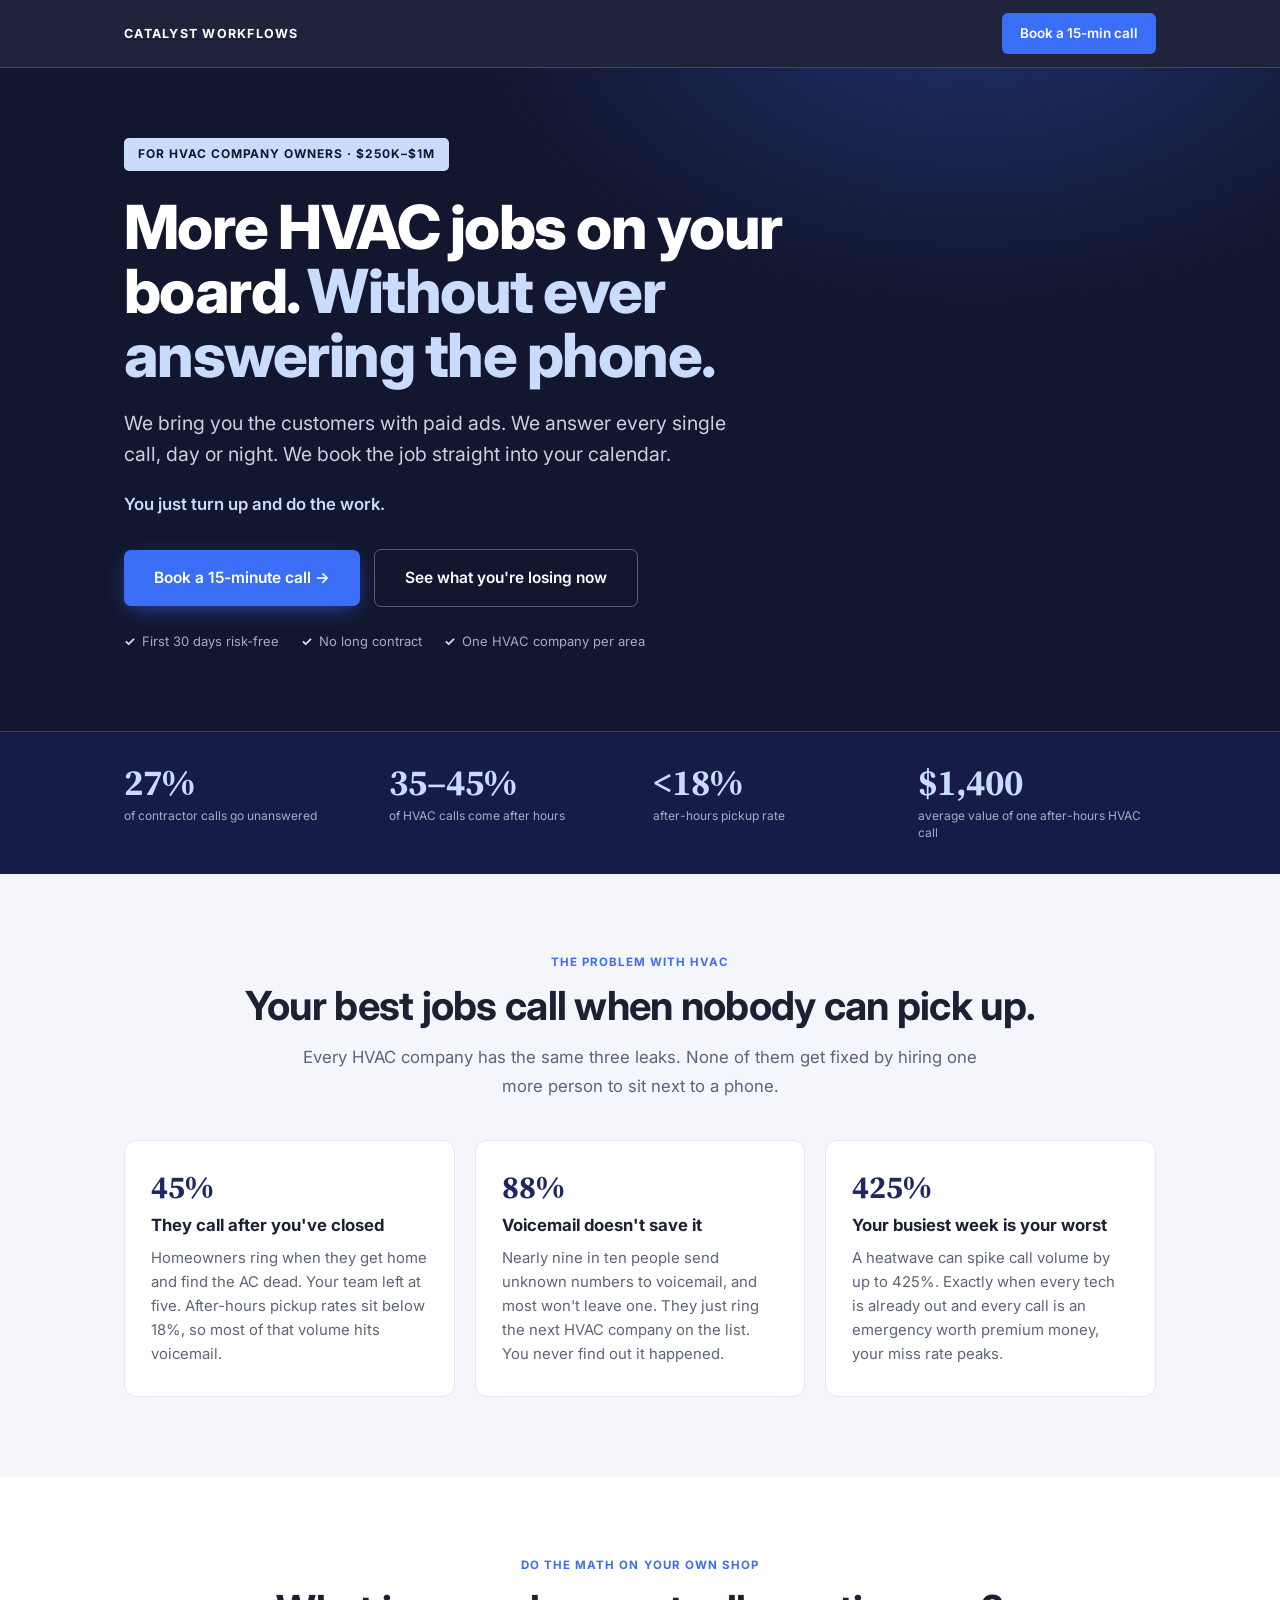
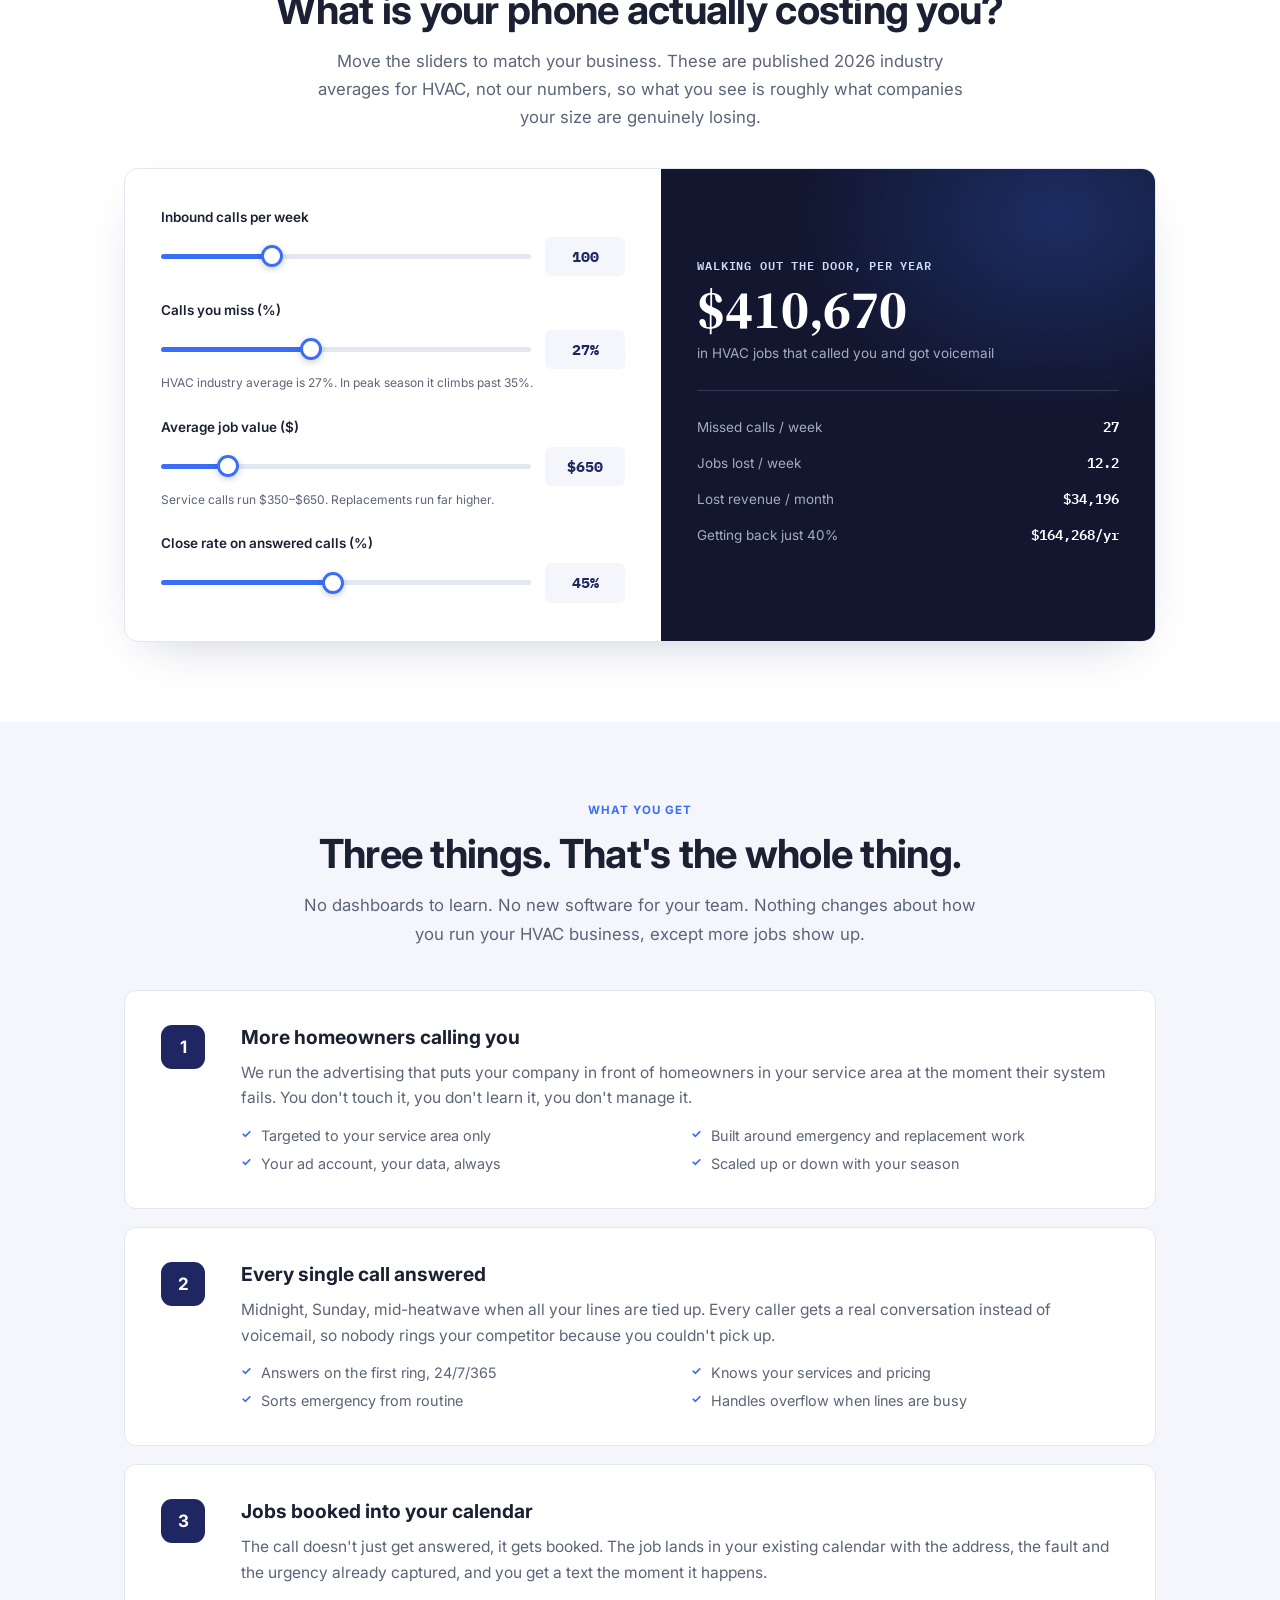
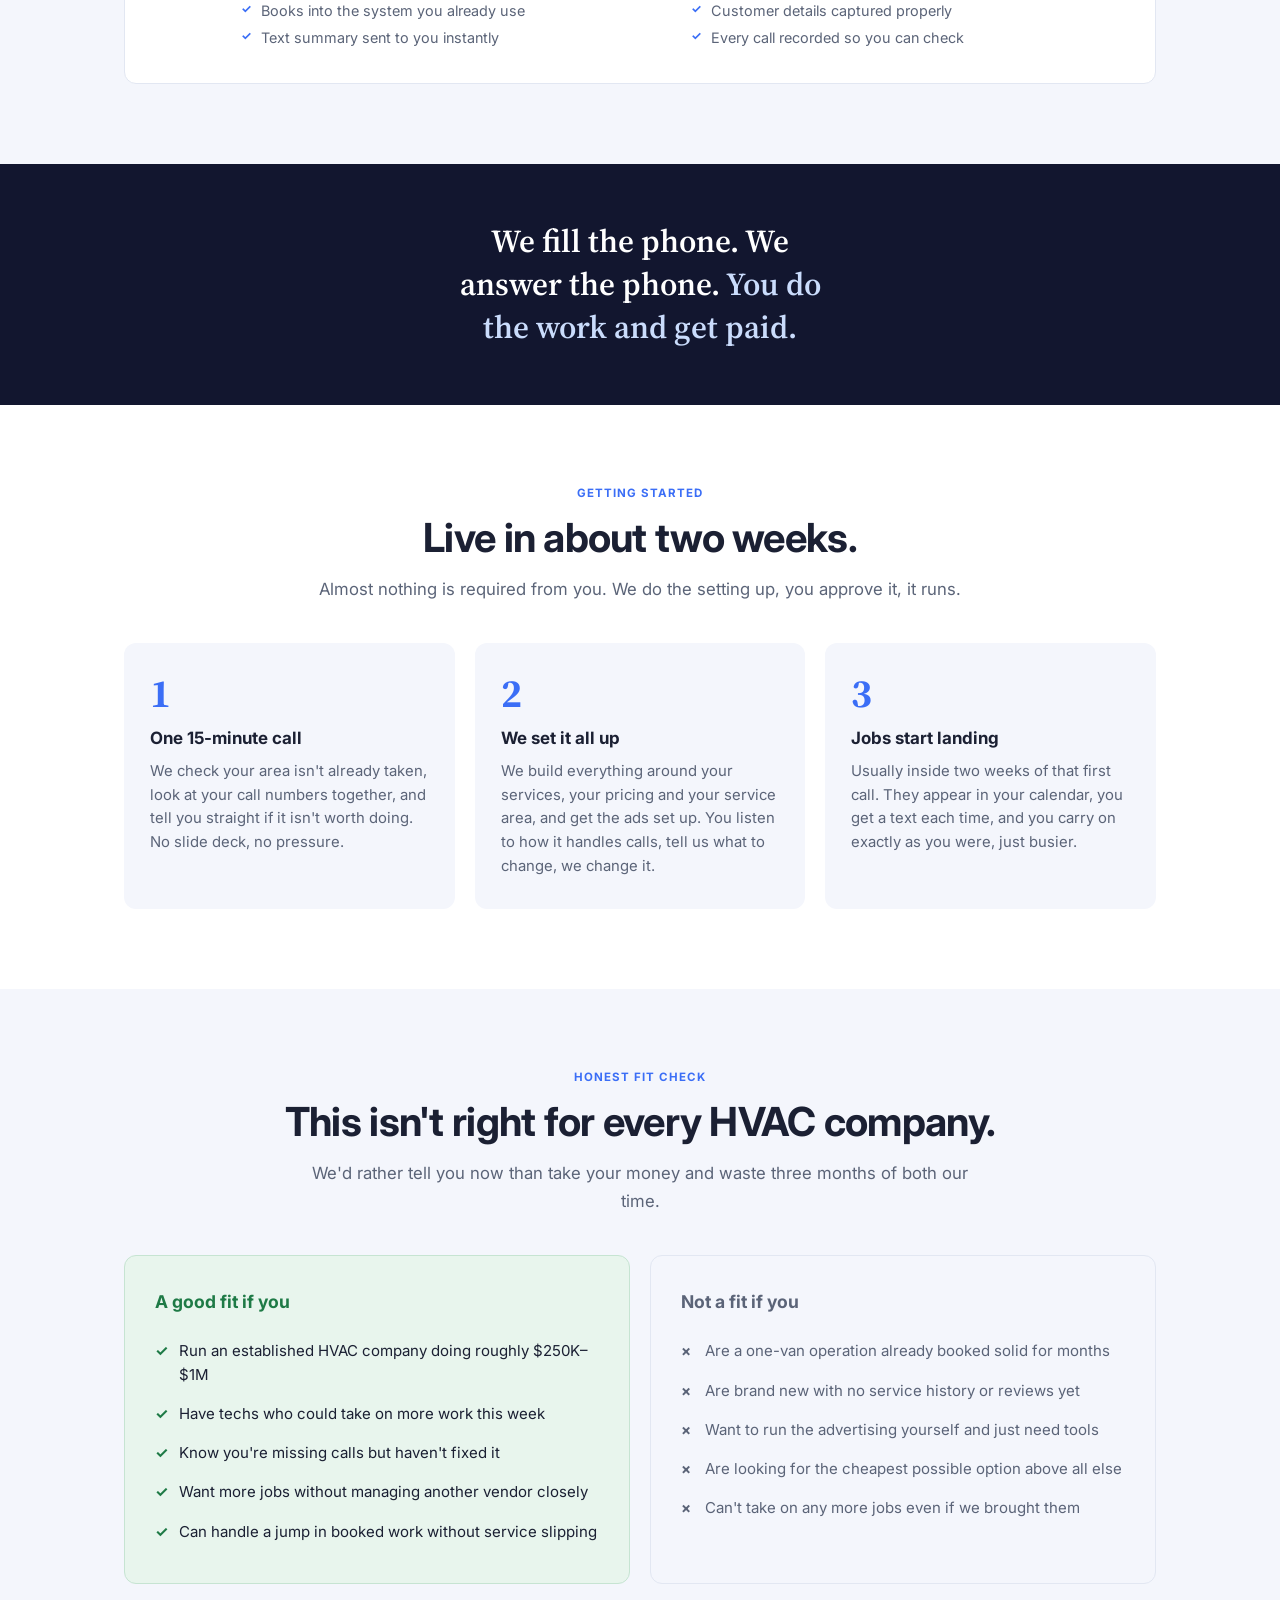
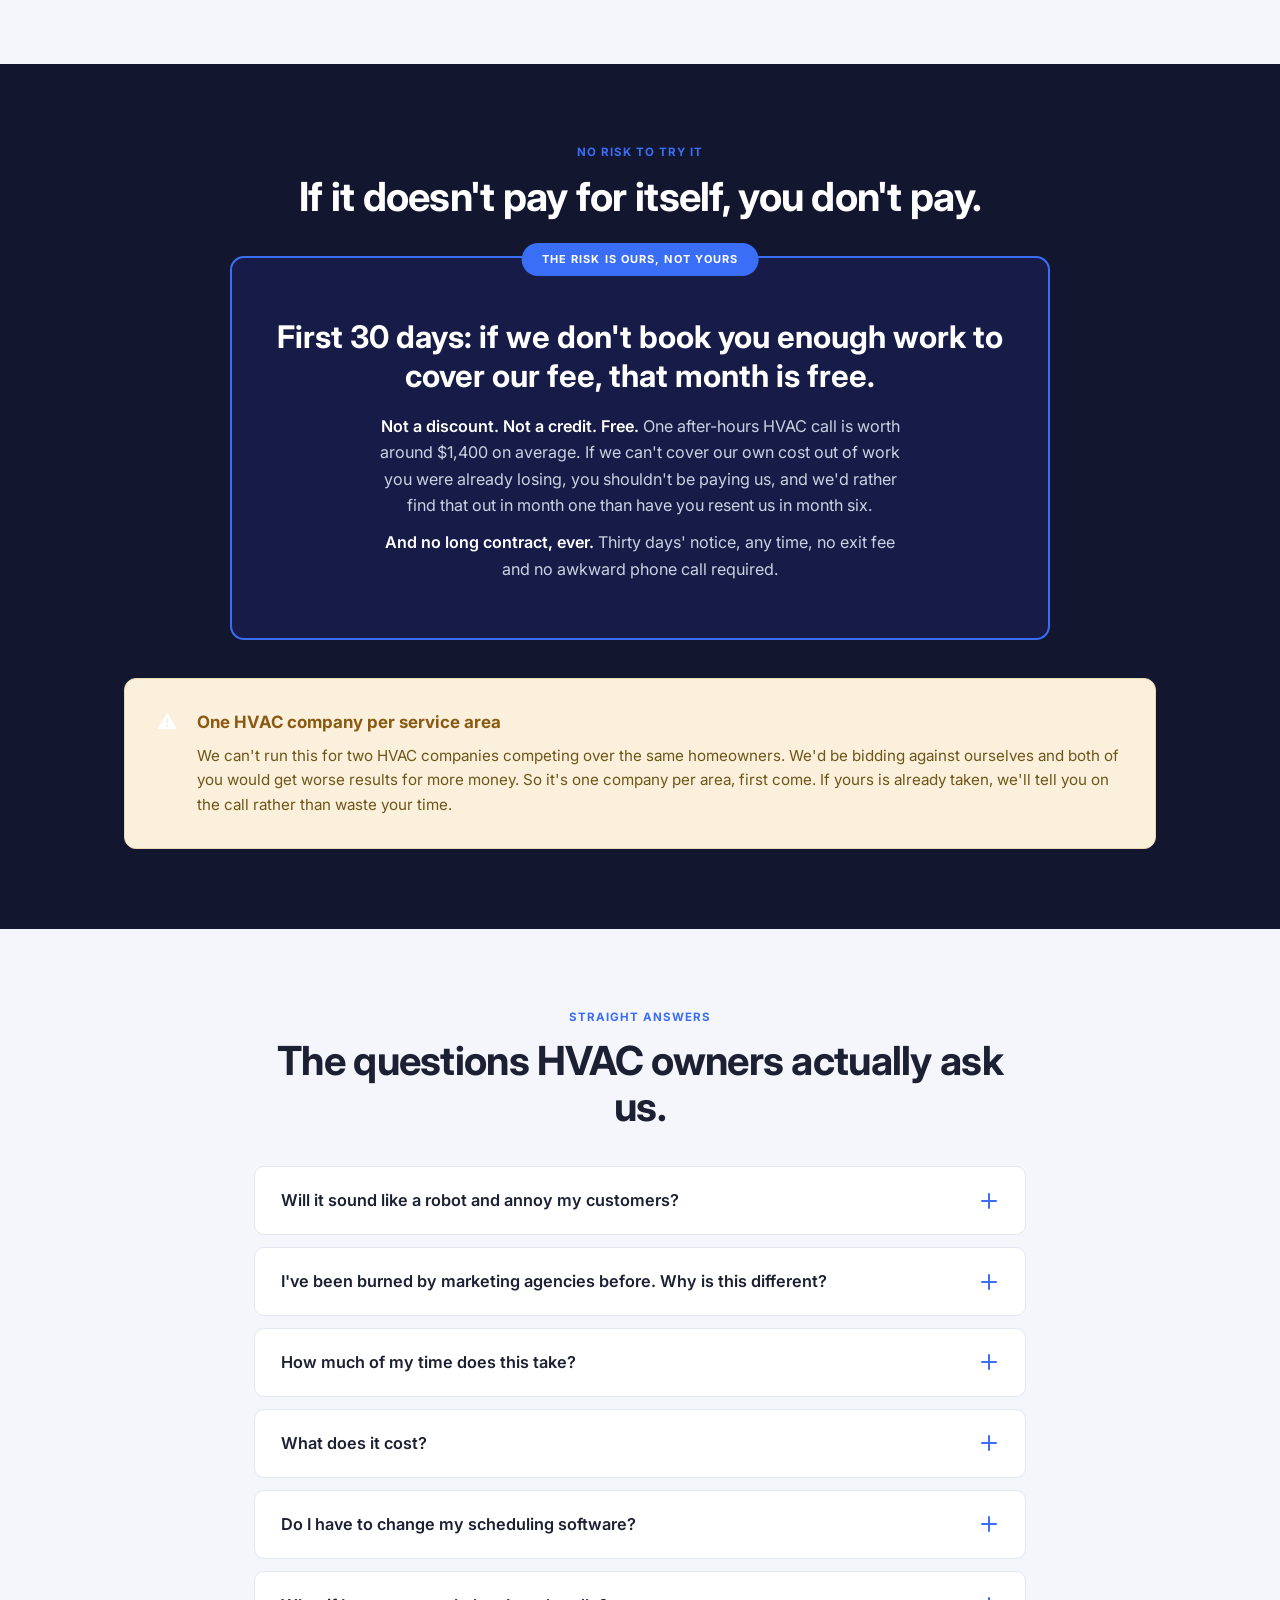
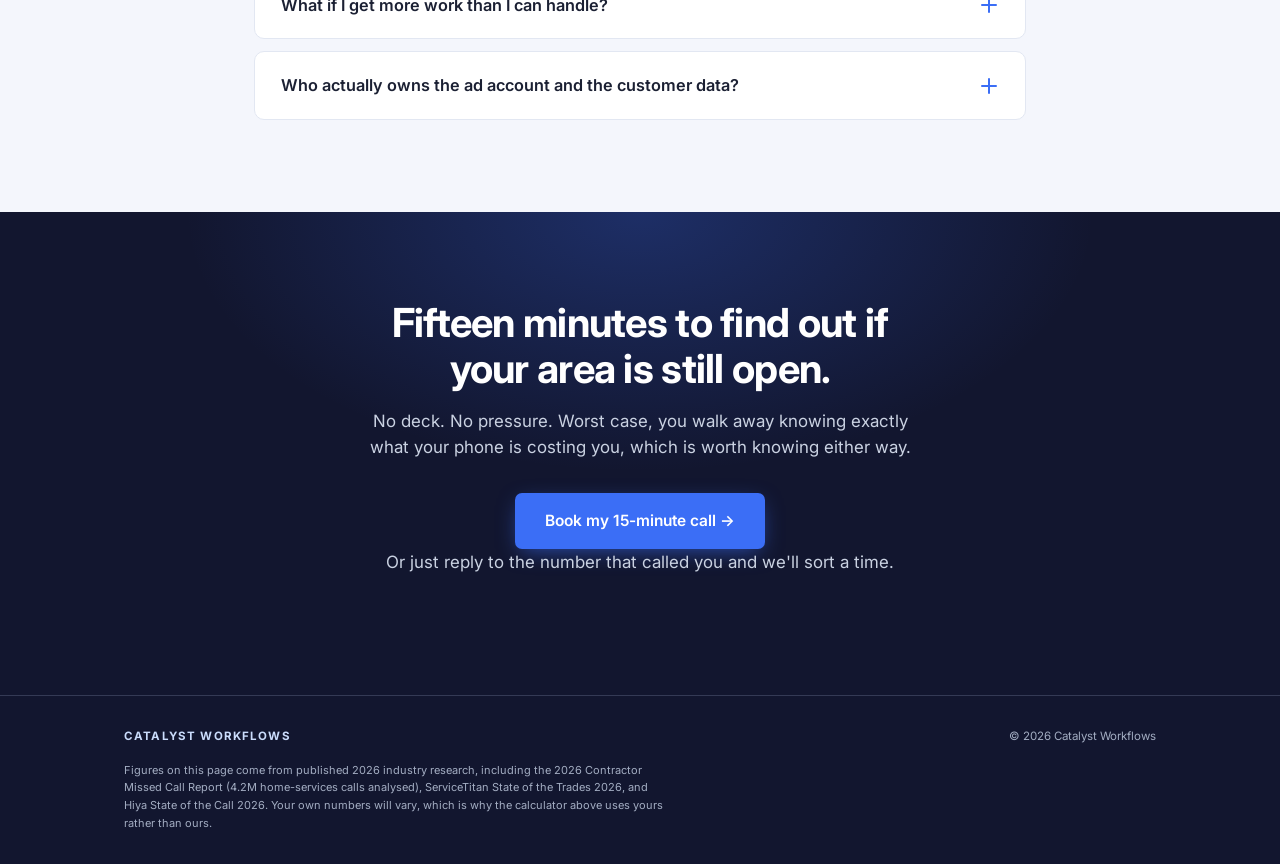
==== hvac/index.html @ 0cf01e31 "Publish the existing HVAC offer at /hvac without changing the main site Add Nikhal’s self-contained " ====
<!DOCTYPE html>
<html lang="en">
<head>
<meta charset="UTF-8">
<meta name="viewport" content="width=device-width, initial-scale=1.0">
<title>HVAC Lead Generation &amp; 24/7 Call Answering | Catalyst Workflows</title>
<meta name="description" content="For HVAC company owners doing $250K-$1M: we bring you the customers, answer every call day or night, and book the job into your calendar. First 30 days risk-free.">
<link rel="preconnect" href="https://fonts.googleapis.com">
<link rel="preconnect" href="https://fonts.gstatic.com" crossorigin>
<link href="https://fonts.googleapis.com/css2?family=Source+Serif+4:opsz,wght@8..60,400;8..60,600;8..60,700&family=Inter:wght@400;500;600;700;800&family=IBM+Plex+Mono:wght@400;500&display=swap" rel="stylesheet">
<style>
  :root{
    /* Catalyst brand */
    --navy:#1E2761; --navy-deep:#161C47; --navy-ink:#12162F;
    --blue:#3B6EF6; --blue-dark:#2555D8;
    --ice:#CADCFC; --cream:#F4F6FC;
    --white:#FFFFFF; --ink:#1B2033;
    --slate:#5B6478; --slate-light:#A3ADC2;
    --line:#E2E7F2; --line-dark:rgba(202,220,252,0.18);
    --amber:#8A5A12; --amber-bg:#FBF0DC; --amber-line:#EBD9B4;
    --green:#1E7A46; --green-bg:#E8F5ED;
  }
  *{margin:0;padding:0;box-sizing:border-box;}
  html{scroll-behavior:smooth;}
  body{background:var(--white);color:var(--ink);font-family:'Inter',sans-serif;line-height:1.55;-webkit-font-smoothing:antialiased;}
  .serif{font-family:'Source Serif 4',serif;}
  .mono{font-family:'IBM Plex Mono',monospace;letter-spacing:.03em;}
  .wrap{max-width:1080px;margin:0 auto;padding:0 24px;}
  .narrow{max-width:820px;margin:0 auto;}

  nav{position:sticky;top:0;z-index:100;background:rgba(18,22,47,.94);backdrop-filter:blur(10px);border-bottom:1px solid var(--line-dark);}
  .nav-in{max-width:1080px;margin:0 auto;padding:13px 24px;display:flex;align-items:center;justify-content:space-between;gap:16px;}
  .brand{display:flex;align-items:center;gap:9px;}
  .logo{height:26px;width:auto;display:block;}
  .brand-txt{font-size:12.5px;font-weight:700;letter-spacing:.1em;color:var(--white);}
  .nav-cta{background:var(--blue);color:var(--white);text-decoration:none;font-size:13.5px;font-weight:600;padding:10px 18px;border-radius:6px;white-space:nowrap;transition:background .2s;}
  .nav-cta:hover{background:var(--blue-dark);}

  /* HERO */
  .hero{background:var(--navy-ink);color:var(--white);padding:70px 0 80px;position:relative;overflow:hidden;}
  .hero::before{content:'';position:absolute;inset:0;background:radial-gradient(ellipse 820px 520px at 76% -12%,rgba(59,110,246,.30),transparent 62%);}
  .hero-in{position:relative;}
  .forwho{display:inline-flex;align-items:center;gap:8px;font-size:12px;font-weight:700;letter-spacing:.08em;color:var(--navy-ink);background:var(--ice);border-radius:5px;padding:7px 14px;margin-bottom:24px;}
  .hero h1{font-size:clamp(2.1rem,5.6vw,3.8rem);font-weight:800;line-height:1.06;letter-spacing:-.025em;max-width:17ch;margin-bottom:20px;}
  .hero h1 em{color:var(--ice);font-style:normal;}
  .hero-sub{font-size:clamp(1.02rem,2vw,1.22rem);color:#CAD2E2;max-width:52ch;margin-bottom:20px;line-height:1.62;}
  .hero-line{font-size:1.05rem;color:var(--ice);font-weight:600;margin-bottom:32px;}
  .hero-ctas{display:flex;gap:14px;flex-wrap:wrap;align-items:center;}
  .btn{display:inline-flex;align-items:center;justify-content:center;gap:9px;text-decoration:none;font-size:15.5px;font-weight:600;padding:16px 30px;border-radius:7px;transition:all .22s;border:none;cursor:pointer;}
  .btn-primary{background:var(--blue);color:var(--white);box-shadow:0 6px 22px -6px rgba(59,110,246,.7);}
  .btn-primary:hover{background:var(--blue-dark);transform:translateY(-1px);}
  .btn-ghost{background:transparent;color:var(--white);border:1px solid rgba(255,255,255,.3);}
  .btn-ghost:hover{border-color:var(--ice);color:var(--ice);}
  .trustrow{display:flex;gap:22px;flex-wrap:wrap;margin-top:24px;}
  .trustrow div{font-size:13px;color:#A3ADC2;display:flex;align-items:center;gap:7px;}
  .tick{color:var(--ice);font-weight:700;}

  .statbar{background:var(--navy-deep);border-top:1px solid var(--line-dark);padding:32px 0;}
  .stats{display:grid;grid-template-columns:repeat(4,1fr);gap:26px;}
  .stat-n{font-family:'Source Serif 4',serif;font-size:clamp(1.6rem,3.4vw,2.3rem);font-weight:700;color:var(--ice);line-height:1;}
  .stat-l{font-size:12px;color:#A3ADC2;margin-top:7px;line-height:1.4;}

  section{padding:80px 0;}
  .lbl{font-size:11.5px;font-weight:700;letter-spacing:.09em;color:var(--blue);margin-bottom:12px;display:block;}
  h2{font-size:clamp(1.7rem,3.8vw,2.5rem);font-weight:700;letter-spacing:-.018em;line-height:1.15;margin-bottom:14px;}
  .lead{font-size:1.05rem;color:var(--slate);max-width:62ch;line-height:1.68;}
  .center{text-align:center;}
  .center .lead{margin:0 auto;}

  /* PROBLEM */
  .prob-sec{background:var(--cream);}
  .pgrid{display:grid;grid-template-columns:repeat(3,1fr);gap:20px;margin-top:40px;}
  .pcard{background:var(--white);border:1px solid var(--line);border-radius:12px;padding:30px 26px;}
  .pcard .pn{font-family:'Source Serif 4',serif;font-size:2rem;font-weight:700;color:var(--navy);line-height:1;margin-bottom:12px;}
  .pcard h3{font-size:1.05rem;font-weight:700;margin-bottom:9px;line-height:1.3;}
  .pcard p{font-size:.93rem;color:var(--slate);line-height:1.62;}

  /* CALC */
  .calc{background:var(--white);border:1px solid var(--line);border-radius:14px;box-shadow:0 18px 50px -26px rgba(30,39,97,.3);overflow:hidden;margin-top:36px;display:grid;grid-template-columns:1fr .92fr;}
  .calc-inputs{padding:38px 36px;}
  .calc-out{background:var(--navy-ink);color:var(--white);padding:38px 36px;display:flex;flex-direction:column;justify-content:center;position:relative;overflow:hidden;}
  .calc-out::before{content:'';position:absolute;inset:0;background:radial-gradient(ellipse 400px 300px at 80% 10%,rgba(59,110,246,.26),transparent 65%);}
  .calc-out>*{position:relative;}
  .field{margin-bottom:24px;}
  .field:last-child{margin-bottom:0;}
  .field label{display:block;font-size:13.5px;font-weight:600;margin-bottom:9px;}
  .field .hint{font-size:12px;color:var(--slate);font-weight:400;margin-top:5px;}
  .rowline{display:flex;align-items:center;gap:14px;}
  input[type=range]{flex:1;-webkit-appearance:none;appearance:none;height:5px;border-radius:4px;background:linear-gradient(90deg,var(--blue) var(--pct,40%),var(--line) var(--pct,40%));outline:none;}
  input[type=range]::-webkit-slider-thumb{-webkit-appearance:none;width:22px;height:22px;border-radius:50%;background:var(--white);border:3px solid var(--blue);cursor:pointer;box-shadow:0 2px 7px rgba(0,0,0,.2);}
  input[type=range]::-moz-range-thumb{width:22px;height:22px;border-radius:50%;background:var(--white);border:3px solid var(--blue);cursor:pointer;}
  .val{min-width:80px;text-align:center;font-weight:700;font-size:15px;color:var(--navy);background:var(--cream);border-radius:6px;padding:8px 10px;font-family:'IBM Plex Mono',monospace;}
  .out-lbl{font-size:11.5px;color:var(--ice);font-weight:600;letter-spacing:.07em;margin-bottom:8px;}
  .out-big{font-family:'Source Serif 4',serif;font-size:clamp(2.4rem,6vw,3.4rem);font-weight:700;line-height:1;margin-bottom:6px;}
  .out-sub{font-size:13.5px;color:#A3ADC2;margin-bottom:26px;}
  .out-rows{border-top:1px solid var(--line-dark);padding-top:18px;}
  .out-row{display:flex;justify-content:space-between;align-items:baseline;padding:7px 0;font-size:13.5px;}
  .out-row span:first-child{color:#A3ADC2;}
  .out-row span:last-child{font-weight:600;font-family:'IBM Plex Mono',monospace;}

  /* WHAT YOU GET */
  .get{display:flex;flex-direction:column;gap:18px;margin-top:42px;}
  .gcard{background:var(--white);border:1px solid var(--line);border-radius:12px;padding:34px 36px;display:grid;grid-template-columns:54px 1fr;gap:26px;align-items:start;transition:border-color .25s,box-shadow .25s;}
  .gcard:hover{border-color:var(--blue);box-shadow:0 14px 34px -22px rgba(30,39,97,.35);}
  .gnum{width:44px;height:44px;border-radius:11px;background:var(--navy);color:var(--white);display:flex;align-items:center;justify-content:center;font-size:17px;font-weight:700;}
  .gcard h3{font-size:1.2rem;font-weight:700;margin-bottom:10px;line-height:1.3;}
  .gcard>div>p{font-size:.97rem;color:var(--slate);line-height:1.65;margin-bottom:14px;}
  .gbul{list-style:none;display:grid;grid-template-columns:1fr 1fr;gap:6px 22px;}
  .gbul li{font-size:.9rem;color:var(--slate);padding-left:20px;position:relative;line-height:1.5;}
  .gbul li::before{content:'✓';position:absolute;left:0;color:var(--blue);font-weight:700;font-size:12px;}

  .bigline{background:var(--navy-ink);color:var(--white);padding:56px 0;text-align:center;}
  .bigline p{font-family:'Source Serif 4',serif;font-size:clamp(1.3rem,3.4vw,2rem);font-weight:600;line-height:1.35;max-width:24ch;margin:0 auto;}
  .bigline p em{color:var(--ice);font-style:normal;}

  /* STEPS */
  .steps{display:grid;grid-template-columns:repeat(3,1fr);gap:20px;margin-top:40px;}
  .step{padding:30px 26px;background:var(--cream);border-radius:12px;}
  .sn{font-family:'Source Serif 4',serif;font-size:2.5rem;font-weight:700;color:var(--blue);line-height:1;margin-bottom:12px;}
  .step h4{font-size:1.06rem;font-weight:700;margin-bottom:8px;}
  .step p{font-size:.93rem;color:var(--slate);line-height:1.6;}

  /* FIT */
  .fit{display:grid;grid-template-columns:1fr 1fr;gap:20px;margin-top:40px;}
  .fitcard{border-radius:12px;padding:32px 30px;border:1px solid var(--line);}
  .fit-yes{background:var(--green-bg);border-color:#C6E4D2;}
  .fit-no{background:var(--cream);}
  .fitcard h3{font-size:1.1rem;font-weight:700;margin-bottom:16px;display:flex;align-items:center;gap:9px;}
  .fit-yes h3{color:var(--green);}
  .fit-no h3{color:var(--slate);}
  .fitcard ul{list-style:none;}
  .fitcard li{font-size:.94rem;line-height:1.55;padding:8px 0 8px 24px;position:relative;color:var(--ink);}
  .fit-yes li::before{content:'✓';position:absolute;left:0;color:var(--green);font-weight:700;}
  .fit-no li::before{content:'×';position:absolute;left:0;color:var(--slate);font-weight:700;font-size:15px;}
  .fit-no li{color:var(--slate);}

  /* GUARANTEE */
  .guar-sec{background:var(--navy-ink);color:var(--white);}
  .guar-sec h2{color:var(--white);}
  .guar-sec .lead{color:#CAD2E2;}
  .guar{background:var(--navy-deep);border:2px solid var(--blue);border-radius:14px;padding:46px 44px;text-align:center;max-width:820px;margin:36px auto 0;position:relative;}
  .guar-badge{position:absolute;top:-15px;left:50%;transform:translateX(-50%);background:var(--blue);color:var(--white);font-size:11px;font-weight:700;letter-spacing:.1em;padding:8px 20px;border-radius:100px;white-space:nowrap;}
  .guar h3{font-size:clamp(1.32rem,3.2vw,1.95rem);font-weight:700;margin:14px 0 16px;line-height:1.26;color:var(--white);}
  .guar p{font-size:1.01rem;color:#CAD2E2;max-width:54ch;margin:0 auto 10px;line-height:1.65;}
  .guar .strong{color:var(--white);font-weight:600;}

  .fomo{background:var(--amber-bg);border:1px solid var(--amber-line);border-radius:12px;padding:30px 32px;margin-top:38px;display:flex;gap:20px;align-items:flex-start;}
  .fomo-icon{font-size:20px;flex-shrink:0;line-height:1.3;}
  .fomo h4{font-size:1.06rem;font-weight:700;color:var(--amber);margin-bottom:8px;}
  .fomo p{font-size:.95rem;color:#6E5518;line-height:1.62;}

  /* FAQ */
  .faq-sec{background:var(--cream);}
  .faqs{margin-top:36px;}
  .faq{background:var(--white);border:1px solid var(--line);border-radius:10px;margin-bottom:12px;overflow:hidden;}
  .faq-q{width:100%;text-align:left;background:none;border:none;padding:22px 26px;font-size:1.02rem;font-weight:600;color:var(--ink);cursor:pointer;display:flex;justify-content:space-between;align-items:center;gap:16px;font-family:'Inter',sans-serif;line-height:1.4;}
  .faq-q:hover{color:var(--blue);}
  .faq-icon{flex-shrink:0;width:20px;height:20px;position:relative;transition:transform .25s;}
  .faq-icon::before,.faq-icon::after{content:'';position:absolute;background:var(--blue);border-radius:2px;}
  .faq-icon::before{top:9px;left:2px;width:16px;height:2px;}
  .faq-icon::after{top:2px;left:9px;width:2px;height:16px;transition:opacity .25s;}
  .faq.open .faq-icon::after{opacity:0;}
  .faq-a{max-height:0;overflow:hidden;transition:max-height .3s ease;}
  .faq-a div{padding:0 26px 24px;font-size:.96rem;color:var(--slate);line-height:1.68;}

  /* FINAL */
  .final{background:var(--navy-ink);color:var(--white);text-align:center;padding:88px 0;position:relative;overflow:hidden;}
  .final::before{content:'';position:absolute;inset:0;background:radial-gradient(ellipse 700px 400px at 50% 0%,rgba(59,110,246,.28),transparent 65%);}
  .final>*{position:relative;}
  .final h2{color:var(--white);max-width:20ch;margin:0 auto 16px;}
  .final p{color:#CAD2E2;max-width:52ch;margin:0 auto 32px;font-size:1.06rem;}
  .final-note{font-size:13.5px;color:var(--slate-light);margin-top:20px;}

  footer{background:var(--navy-ink);border-top:1px solid var(--line-dark);padding:32px 0;}
  .foot{display:flex;justify-content:space-between;align-items:center;gap:16px;flex-wrap:wrap;}
  .foot-b{display:flex;align-items:center;gap:9px;}
  .foot-l{font-size:11.5px;font-weight:700;letter-spacing:.1em;color:var(--ice);}
  .foot-t{font-size:11.5px;color:var(--slate-light);}
  .src{font-size:11px;color:var(--slate-light);line-height:1.6;margin-top:16px;max-width:78ch;}

  @media (max-width:900px){
    .calc{grid-template-columns:1fr;}
    .pgrid,.steps,.fit{grid-template-columns:1fr;}
    .stats{grid-template-columns:1fr 1fr;gap:22px;}
    .gbul{grid-template-columns:1fr;}
  }
  @media (max-width:560px){
    section{padding:56px 0;}
    .hero{padding:48px 0 58px;}
    .calc-inputs,.calc-out{padding:28px 22px;}
    .guar{padding:38px 24px;}
    .fomo{flex-direction:column;gap:12px;padding:26px 22px;}
    .gcard{grid-template-columns:1fr;gap:16px;padding:28px 24px;}
    .btn{width:100%;}
    .hero-ctas{flex-direction:column;align-items:stretch;}
    .nav-cta{padding:9px 13px;font-size:12px;}
    .foot{flex-direction:column;align-items:flex-start;}
    .faq-q{padding:18px 20px;font-size:.97rem;}
    .faq-a div{padding:0 20px 20px;}
  }
</style>
</head>
<body>

<nav>
  <div class="nav-in">
    <a href="https://catalystworkflows.com" class="brand"><img class="logo" src="https://catalystworkflows.com/logo.png" alt="Catalyst Workflows" onerror="this.style.display='none';document.getElementById('brandFallback').style.display='inline';"><span class="brand-txt" id="brandFallback" style="display:none;">CATALYST WORKFLOWS</span></a>
    <a href="https://calendly.com/ryanpaulkj18/30min" class="nav-cta">Book a 15-min call</a>
  </div>
</nav>

<header class="hero">
  <div class="wrap hero-in">
    <span class="forwho">FOR HVAC COMPANY OWNERS &middot; $250K&ndash;$1M</span>
    <h1>More HVAC jobs on your board. <em>Without ever answering the phone.</em></h1>
    <p class="hero-sub">We bring you the customers with paid ads. We answer every single call, day or night. We book the job straight into your calendar.</p>
    <p class="hero-line">You just turn up and do the work.</p>
    <div class="hero-ctas">
      <a href="#book" class="btn btn-primary">Book a 15-minute call &rarr;</a>
      <a href="#calc" class="btn btn-ghost">See what you're losing now</a>
    </div>
    <div class="trustrow">
      <div><span class="tick">&check;</span> First 30 days risk-free</div>
      <div><span class="tick">&check;</span> No long contract</div>
      <div><span class="tick">&check;</span> One HVAC company per area</div>
    </div>
  </div>
</header>

<div class="statbar">
  <div class="wrap">
    <div class="stats">
      <div><div class="stat-n">27%</div><div class="stat-l">of contractor calls go unanswered</div></div>
      <div><div class="stat-n">35&ndash;45%</div><div class="stat-l">of HVAC calls come after hours</div></div>
      <div><div class="stat-n">&lt;18%</div><div class="stat-l">after-hours pickup rate</div></div>
      <div><div class="stat-n">$1,400</div><div class="stat-l">average value of one after-hours HVAC call</div></div>
    </div>
  </div>
</div>

<section class="prob-sec">
  <div class="wrap">
    <div class="center">
      <span class="lbl">THE PROBLEM WITH HVAC</span>
      <h2>Your best jobs call when nobody can pick up.</h2>
      <p class="lead">Every HVAC company has the same three leaks. None of them get fixed by hiring one more person to sit next to a phone.</p>
    </div>

    <div class="pgrid">
      <div class="pcard">
        <div class="pn">45%</div>
        <h3>They call after you've closed</h3>
        <p>Homeowners ring when they get home and find the AC dead. Your team left at five. After-hours pickup rates sit below 18%, so most of that volume hits voicemail.</p>
      </div>
      <div class="pcard">
        <div class="pn">88%</div>
        <h3>Voicemail doesn't save it</h3>
        <p>Nearly nine in ten people send unknown numbers to voicemail, and most won't leave one. They just ring the next HVAC company on the list. You never find out it happened.</p>
      </div>
      <div class="pcard">
        <div class="pn">425%</div>
        <h3>Your busiest week is your worst</h3>
        <p>A heatwave can spike call volume by up to 425%. Exactly when every tech is already out and every call is an emergency worth premium money, your miss rate peaks.</p>
      </div>
    </div>
  </div>
</section>

<section id="calc">
  <div class="wrap">
    <div class="center">
      <span class="lbl">DO THE MATH ON YOUR OWN SHOP</span>
      <h2>What is your phone actually costing you?</h2>
      <p class="lead">Move the sliders to match your business. These are published 2026 industry averages for HVAC, not our numbers, so what you see is roughly what companies your size are genuinely losing.</p>
    </div>

    <div class="calc">
      <div class="calc-inputs">
        <div class="field">
          <label for="calls">Inbound calls per week</label>
          <div class="rowline"><input type="range" id="calls" min="20" max="300" value="100" step="5"><div class="val" id="callsV">100</div></div>
        </div>
        <div class="field">
          <label for="miss">Calls you miss (%)</label>
          <div class="rowline"><input type="range" id="miss" min="5" max="60" value="27" step="1"><div class="val" id="missV">27%</div></div>
          <div class="hint">HVAC industry average is 27%. In peak season it climbs past 35%.</div>
        </div>
        <div class="field">
          <label for="ticket">Average job value ($)</label>
          <div class="rowline"><input type="range" id="ticket" min="200" max="3000" value="650" step="50"><div class="val" id="ticketV">$650</div></div>
          <div class="hint">Service calls run $350&ndash;$650. Replacements run far higher.</div>
        </div>
        <div class="field">
          <label for="close">Close rate on answered calls (%)</label>
          <div class="rowline"><input type="range" id="close" min="15" max="80" value="45" step="1"><div class="val" id="closeV">45%</div></div>
        </div>
      </div>

      <div class="calc-out">
        <div class="out-lbl mono">WALKING OUT THE DOOR, PER YEAR</div>
        <div class="out-big" id="yearly">$0</div>
        <div class="out-sub">in HVAC jobs that called you and got voicemail</div>
        <div class="out-rows">
          <div class="out-row"><span>Missed calls / week</span><span id="mw">0</span></div>
          <div class="out-row"><span>Jobs lost / week</span><span id="jw">0</span></div>
          <div class="out-row"><span>Lost revenue / month</span><span id="rm">$0</span></div>
          <div class="out-row"><span>Getting back just 40%</span><span id="rec">$0</span></div>
        </div>
      </div>
    </div>
  </div>
</section>

<section class="prob-sec">
  <div class="wrap">
    <div class="center">
      <span class="lbl">WHAT YOU GET</span>
      <h2>Three things. That's the whole thing.</h2>
      <p class="lead">No dashboards to learn. No new software for your team. Nothing changes about how you run your HVAC business, except more jobs show up.</p>
    </div>

    <div class="get">
      <div class="gcard">
        <div class="gnum">1</div>
        <div>
          <h3>More homeowners calling you</h3>
          <p>We run the advertising that puts your company in front of homeowners in your service area at the moment their system fails. You don't touch it, you don't learn it, you don't manage it.</p>
          <ul class="gbul">
            <li>Targeted to your service area only</li>
            <li>Built around emergency and replacement work</li>
            <li>Your ad account, your data, always</li>
            <li>Scaled up or down with your season</li>
          </ul>
        </div>
      </div>

      <div class="gcard">
        <div class="gnum">2</div>
        <div>
          <h3>Every single call answered</h3>
          <p>Midnight, Sunday, mid-heatwave when all your lines are tied up. Every caller gets a real conversation instead of voicemail, so nobody rings your competitor because you couldn't pick up.</p>
          <ul class="gbul">
            <li>Answers on the first ring, 24/7/365</li>
            <li>Knows your services and pricing</li>
            <li>Sorts emergency from routine</li>
            <li>Handles overflow when lines are busy</li>
          </ul>
        </div>
      </div>

      <div class="gcard">
        <div class="gnum">3</div>
        <div>
          <h3>Jobs booked into your calendar</h3>
          <p>The call doesn't just get answered, it gets booked. The job lands in your existing calendar with the address, the fault and the urgency already captured, and you get a text the moment it happens.</p>
          <ul class="gbul">
            <li>Books into the system you already use</li>
            <li>Customer details captured properly</li>
            <li>Text summary sent to you instantly</li>
            <li>Every call recorded so you can check</li>
          </ul>
        </div>
      </div>
    </div>
  </div>
</section>

<div class="bigline">
  <div class="wrap">
    <p>We fill the phone. We answer the phone. <em>You do the work and get paid.</em></p>
  </div>
</div>

<section>
  <div class="wrap">
    <div class="center">
      <span class="lbl">GETTING STARTED</span>
      <h2>Live in about two weeks.</h2>
      <p class="lead">Almost nothing is required from you. We do the setting up, you approve it, it runs.</p>
    </div>

    <div class="steps">
      <div class="step">
        <div class="sn">1</div>
        <h4>One 15-minute call</h4>
        <p>We check your area isn't already taken, look at your call numbers together, and tell you straight if it isn't worth doing. No slide deck, no pressure.</p>
      </div>
      <div class="step">
        <div class="sn">2</div>
        <h4>We set it all up</h4>
        <p>We build everything around your services, your pricing and your service area, and get the ads set up. You listen to how it handles calls, tell us what to change, we change it.</p>
      </div>
      <div class="step">
        <div class="sn">3</div>
        <h4>Jobs start landing</h4>
        <p>Usually inside two weeks of that first call. They appear in your calendar, you get a text each time, and you carry on exactly as you were, just busier.</p>
      </div>
    </div>
  </div>
</section>

<section class="prob-sec">
  <div class="wrap">
    <div class="center">
      <span class="lbl">HONEST FIT CHECK</span>
      <h2>This isn't right for every HVAC company.</h2>
      <p class="lead">We'd rather tell you now than take your money and waste three months of both our time.</p>
    </div>

    <div class="fit">
      <div class="fitcard fit-yes">
        <h3>A good fit if you</h3>
        <ul>
          <li>Run an established HVAC company doing roughly $250K&ndash;$1M</li>
          <li>Have techs who could take on more work this week</li>
          <li>Know you're missing calls but haven't fixed it</li>
          <li>Want more jobs without managing another vendor closely</li>
          <li>Can handle a jump in booked work without service slipping</li>
        </ul>
      </div>
      <div class="fitcard fit-no">
        <h3>Not a fit if you</h3>
        <ul>
          <li>Are a one-van operation already booked solid for months</li>
          <li>Are brand new with no service history or reviews yet</li>
          <li>Want to run the advertising yourself and just need tools</li>
          <li>Are looking for the cheapest possible option above all else</li>
          <li>Can't take on any more jobs even if we brought them</li>
        </ul>
      </div>
    </div>
  </div>
</section>

<section class="guar-sec">
  <div class="wrap">
    <div class="center">
      <span class="lbl">NO RISK TO TRY IT</span>
      <h2>If it doesn't pay for itself, you don't pay.</h2>
    </div>

    <div class="guar">
      <div class="guar-badge">THE RISK IS OURS, NOT YOURS</div>
      <h3>First 30 days: if we don't book you enough work to cover our fee, that month is free.</h3>
      <p><span class="strong">Not a discount. Not a credit. Free.</span> One after-hours HVAC call is worth around $1,400 on average. If we can't cover our own cost out of work you were already losing, you shouldn't be paying us, and we'd rather find that out in month one than have you resent us in month six.</p>
      <p><span class="strong">And no long contract, ever.</span> Thirty days' notice, any time, no exit fee and no awkward phone call required.</p>
    </div>

    <div class="fomo">
      <div class="fomo-icon">&#9888;</div>
      <div>
        <h4>One HVAC company per service area</h4>
        <p>We can't run this for two HVAC companies competing over the same homeowners. We'd be bidding against ourselves and both of you would get worse results for more money. So it's one company per area, first come. If yours is already taken, we'll tell you on the call rather than waste your time.</p>
      </div>
    </div>
  </div>
</section>

<section class="faq-sec">
  <div class="wrap narrow">
    <div class="center">
      <span class="lbl">STRAIGHT ANSWERS</span>
      <h2>The questions HVAC owners actually ask us.</h2>
    </div>

    <div class="faqs">
      <div class="faq">
        <button class="faq-q">Will it sound like a robot and annoy my customers?<span class="faq-icon"></span></button>
        <div class="faq-a"><div>This is the first thing almost every owner asks, and it's fair. You listen to real recorded calls before it ever goes live on your main line, and you tell us what to change. If you're not happy with how it sounds talking to your customers, we don't switch it on. Every call is recorded afterwards too, so you can spot-check whenever you want.</div></div>
      </div>
      <div class="faq">
        <button class="faq-q">I've been burned by marketing agencies before. Why is this different?<span class="faq-icon"></span></button>
        <div class="faq-a"><div>Most agencies sell you activity: impressions, clicks, leads in a dashboard. You pay whether or not a single van leaves the yard. We've built this so the first 30 days are free if we don't cover our own fee in booked work, and you can walk on 30 days' notice at any point after that. If we're not producing, you're not trapped.</div></div>
      </div>
      <div class="faq">
        <button class="faq-q">How much of my time does this take?<span class="faq-icon"></span></button>
        <div class="faq-a"><div>One 15-minute call to start, then roughly an hour in the first week reviewing how it handles calls and telling us what to adjust. After that, effectively none. Jobs appear in your calendar and you get a text. There's no dashboard you have to check and nothing your office staff need to learn.</div></div>
      </div>
      <div class="faq">
        <button class="faq-q">What does it cost?<span class="faq-icon"></span></button>
        <div class="faq-a"><div>It depends on your service area size and how much advertising you want running, so quoting a number here would be guessing. What we can tell you: there's a low monthly fee rather than a typical agency retainer, and the advertising budget stays in your own account under your control. We'll give you the actual number on the 15-minute call, before you commit to anything.</div></div>
      </div>
      <div class="faq">
        <button class="faq-q">Do I have to change my scheduling software?<span class="faq-icon"></span></button>
        <div class="faq-a"><div>No. We book into whatever you already use. The whole point is that nothing about how you run the business changes, jobs just start appearing in the calendar you're already looking at every morning.</div></div>
      </div>
      <div class="faq">
        <button class="faq-q">What if I get more work than I can handle?<span class="faq-icon"></span></button>
        <div class="faq-a"><div>Tell us and we throttle the advertising back the same day. It's a dial, not a switch. Plenty of companies run it hard through the busy season and pull it right back in the quiet months, which is usually the smarter way to use it anyway.</div></div>
      </div>
      <div class="faq">
        <button class="faq-q">Who actually owns the ad account and the customer data?<span class="faq-icon"></span></button>
        <div class="faq-a"><div>You do, both of them, from day one. The advertising runs in your account with your budget. If we ever stop working together, everything stays with you. We're not holding your own customer data hostage as a reason for you to stay.</div></div>
      </div>
    </div>
  </div>
</section>

<section class="final" id="book">
  <div class="wrap">
    <h2>Fifteen minutes to find out if your area is still open.</h2>
    <p>No deck. No pressure. Worst case, you walk away knowing exactly what your phone is costing you, which is worth knowing either way.</p>
    <a href="https://calendly.com/ryanpaulkj18/30min" class="btn btn-primary">Book my 15-minute call &rarr;</a>
    <p class="final-note">Or just reply to the number that called you and we'll sort a time.</p>
  </div>
</section>

<footer>
  <div class="wrap">
    <div class="foot">
      <div class="foot-b"><img class="logo" src="https://catalystworkflows.com/logo.png" alt="Catalyst Workflows" style="height:22px;" onerror="this.style.display='none';document.getElementById('footFallback').style.display='inline';"><span class="foot-l" id="footFallback" style="display:none;">CATALYST WORKFLOWS</span></div>
      <span class="foot-t">&copy; 2026 Catalyst Workflows</span>
    </div>
    <p class="src">Figures on this page come from published 2026 industry research, including the 2026 Contractor Missed Call Report (4.2M home-services calls analysed), ServiceTitan State of the Trades 2026, and Hiya State of the Call 2026. Your own numbers will vary, which is why the calculator above uses yours rather than ours.</p>
  </div>
</footer>

<script>
(function(){
  var calls=document.getElementById('calls'),miss=document.getElementById('miss'),
      ticket=document.getElementById('ticket'),close_=document.getElementById('close');
  function money(n){return '$'+Math.round(n).toString().replace(/\B(?=(\d{3})+(?!\d))/g,',');}
  function paint(el){el.style.setProperty('--pct',((el.value-el.min)/(el.max-el.min))*100+'%');}
  function calc(){
    var c=+calls.value,m=+miss.value/100,t=+ticket.value,cl=+close_.value/100;
    var missedWk=c*m, jobsWk=missedWk*cl, revWk=jobsWk*t;
    document.getElementById('callsV').textContent=c;
    document.getElementById('missV').textContent=miss.value+'%';
    document.getElementById('ticketV').textContent=money(t);
    document.getElementById('closeV').textContent=close_.value+'%';
    document.getElementById('yearly').textContent=money(revWk*52);
    document.getElementById('mw').textContent=missedWk.toFixed(0);
    document.getElementById('jw').textContent=jobsWk.toFixed(1);
    document.getElementById('rm').textContent=money(revWk*4.33);
    document.getElementById('rec').textContent=money(revWk*52*0.4)+'/yr';
    [calls,miss,ticket,close_].forEach(paint);
  }
  [calls,miss,ticket,close_].forEach(function(el){el.addEventListener('input',calc);});
  calc();

  document.querySelectorAll('.faq-q').forEach(function(btn){
    btn.addEventListener('click',function(){
      var faq=btn.parentElement, ans=faq.querySelector('.faq-a'), isOpen=faq.classList.contains('open');
      document.querySelectorAll('.faq').forEach(function(f){
        f.classList.remove('open'); f.querySelector('.faq-a').style.maxHeight=null;
      });
      if(!isOpen){ faq.classList.add('open'); ans.style.maxHeight=ans.scrollHeight+'px'; }
    });
  });

})();
</script>
</body>
</html>
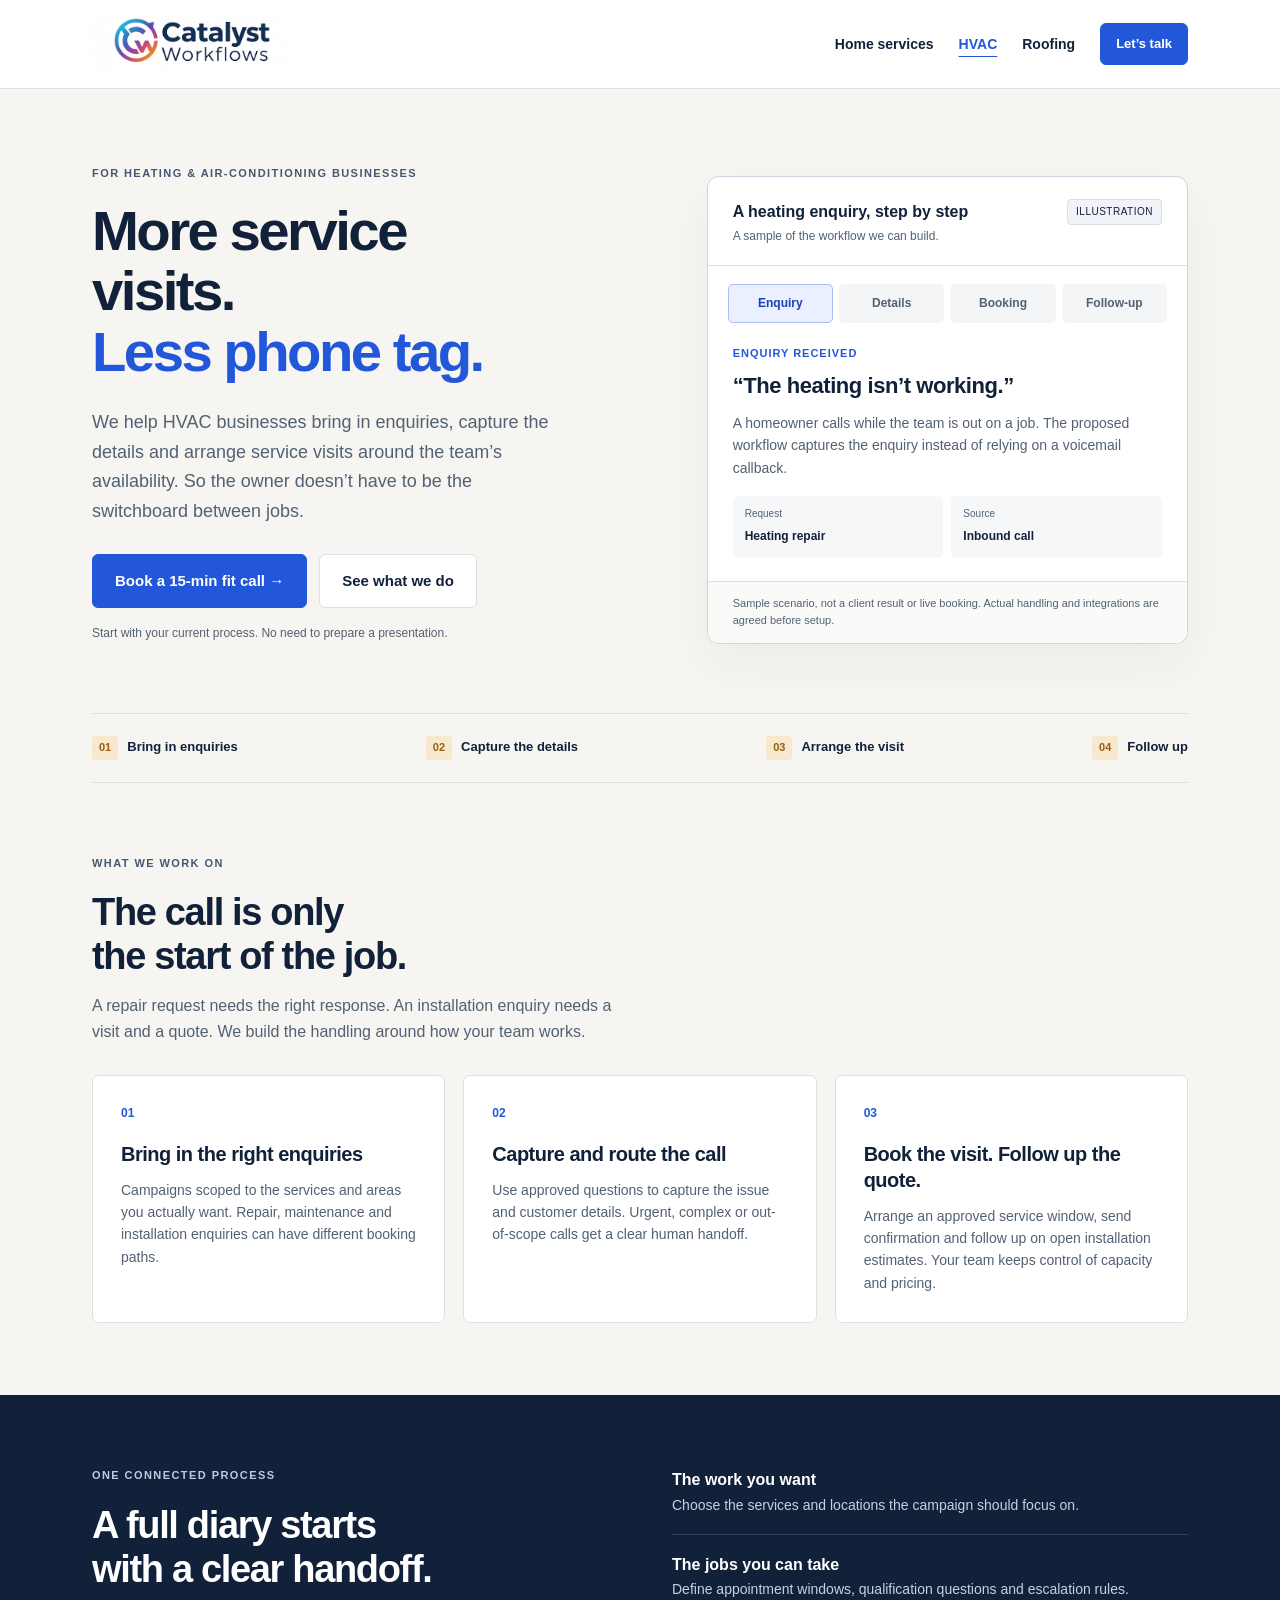
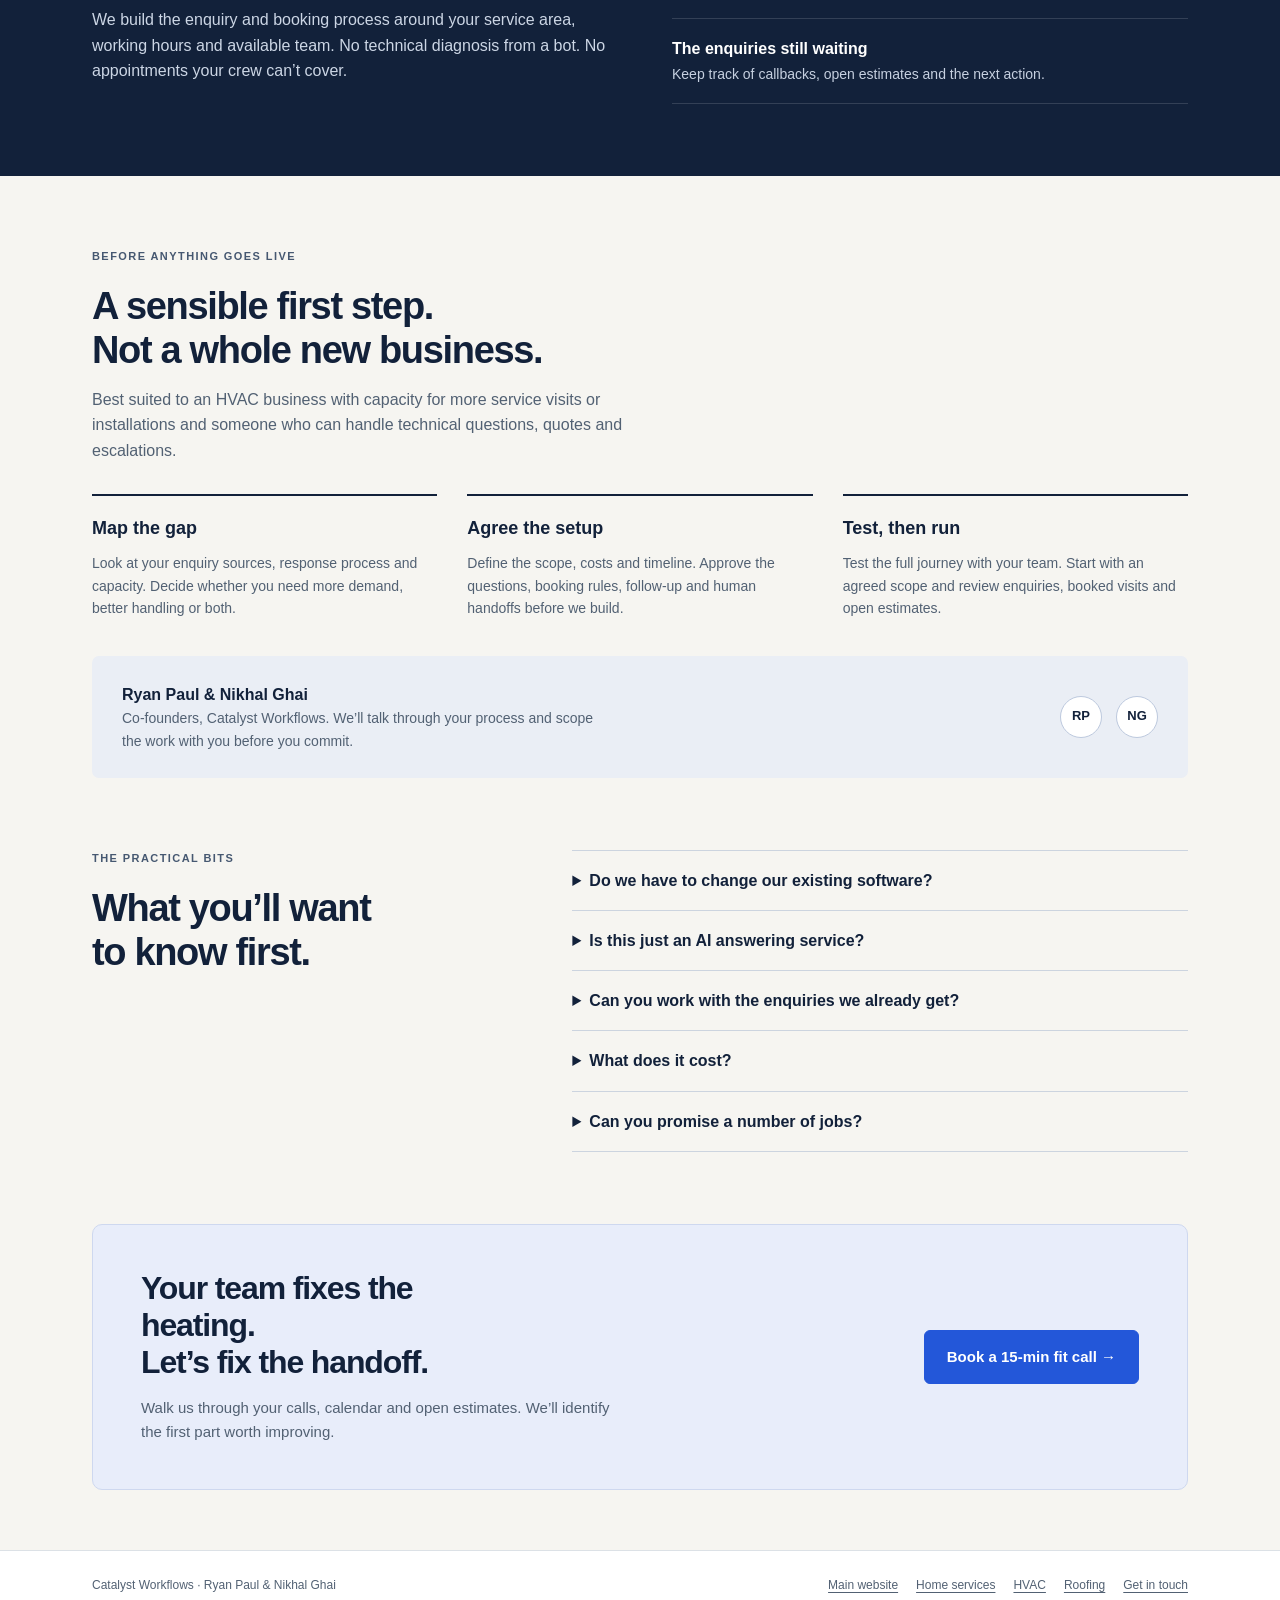
==== commit 958ae815: "Expand the trades offer into home services with distinct HVAC and roofing journeys Replace the long " ====
--- a/hvac/index.html
+++ b/hvac/index.html
@@ -1,554 +1,22 @@
-<!DOCTYPE html>
-<html lang="en">
-<head>
-<meta charset="UTF-8">
-<meta name="viewport" content="width=device-width, initial-scale=1.0">
-<title>HVAC Lead Generation &amp; 24/7 Call Answering | Catalyst Workflows</title>
-<meta name="description" content="For HVAC company owners doing $250K-$1M: we bring you the customers, answer every call day or night, and book the job into your calendar. First 30 days risk-free.">
-<link rel="preconnect" href="https://fonts.googleapis.com">
-<link rel="preconnect" href="https://fonts.gstatic.com" crossorigin>
-<link href="https://fonts.googleapis.com/css2?family=Source+Serif+4:opsz,wght@8..60,400;8..60,600;8..60,700&family=Inter:wght@400;500;600;700;800&family=IBM+Plex+Mono:wght@400;500&display=swap" rel="stylesheet">
-<style>
-  :root{
-    /* Catalyst brand */
-    --navy:#1E2761; --navy-deep:#161C47; --navy-ink:#12162F;
-    --blue:#3B6EF6; --blue-dark:#2555D8;
-    --ice:#CADCFC; --cream:#F4F6FC;
-    --white:#FFFFFF; --ink:#1B2033;
-    --slate:#5B6478; --slate-light:#A3ADC2;
-    --line:#E2E7F2; --line-dark:rgba(202,220,252,0.18);
-    --amber:#8A5A12; --amber-bg:#FBF0DC; --amber-line:#EBD9B4;
-    --green:#1E7A46; --green-bg:#E8F5ED;
-  }
-  *{margin:0;padding:0;box-sizing:border-box;}
-  html{scroll-behavior:smooth;}
-  body{background:var(--white);color:var(--ink);font-family:'Inter',sans-serif;line-height:1.55;-webkit-font-smoothing:antialiased;}
-  .serif{font-family:'Source Serif 4',serif;}
-  .mono{font-family:'IBM Plex Mono',monospace;letter-spacing:.03em;}
-  .wrap{max-width:1080px;margin:0 auto;padding:0 24px;}
-  .narrow{max-width:820px;margin:0 auto;}
-
-  nav{position:sticky;top:0;z-index:100;background:rgba(18,22,47,.94);backdrop-filter:blur(10px);border-bottom:1px solid var(--line-dark);}
-  .nav-in{max-width:1080px;margin:0 auto;padding:13px 24px;display:flex;align-items:center;justify-content:space-between;gap:16px;}
-  .brand{display:flex;align-items:center;gap:9px;}
-  .logo{height:26px;width:auto;display:block;}
-  .brand-txt{font-size:12.5px;font-weight:700;letter-spacing:.1em;color:var(--white);}
-  .nav-cta{background:var(--blue);color:var(--white);text-decoration:none;font-size:13.5px;font-weight:600;padding:10px 18px;border-radius:6px;white-space:nowrap;transition:background .2s;}
-  .nav-cta:hover{background:var(--blue-dark);}
-
-  /* HERO */
-  .hero{background:var(--navy-ink);color:var(--white);padding:70px 0 80px;position:relative;overflow:hidden;}
-  .hero::before{content:'';position:absolute;inset:0;background:radial-gradient(ellipse 820px 520px at 76% -12%,rgba(59,110,246,.30),transparent 62%);}
-  .hero-in{position:relative;}
-  .forwho{display:inline-flex;align-items:center;gap:8px;font-size:12px;font-weight:700;letter-spacing:.08em;color:var(--navy-ink);background:var(--ice);border-radius:5px;padding:7px 14px;margin-bottom:24px;}
-  .hero h1{font-size:clamp(2.1rem,5.6vw,3.8rem);font-weight:800;line-height:1.06;letter-spacing:-.025em;max-width:17ch;margin-bottom:20px;}
-  .hero h1 em{color:var(--ice);font-style:normal;}
-  .hero-sub{font-size:clamp(1.02rem,2vw,1.22rem);color:#CAD2E2;max-width:52ch;margin-bottom:20px;line-height:1.62;}
-  .hero-line{font-size:1.05rem;color:var(--ice);font-weight:600;margin-bottom:32px;}
-  .hero-ctas{display:flex;gap:14px;flex-wrap:wrap;align-items:center;}
-  .btn{display:inline-flex;align-items:center;justify-content:center;gap:9px;text-decoration:none;font-size:15.5px;font-weight:600;padding:16px 30px;border-radius:7px;transition:all .22s;border:none;cursor:pointer;}
-  .btn-primary{background:var(--blue);color:var(--white);box-shadow:0 6px 22px -6px rgba(59,110,246,.7);}
-  .btn-primary:hover{background:var(--blue-dark);transform:translateY(-1px);}
-  .btn-ghost{background:transparent;color:var(--white);border:1px solid rgba(255,255,255,.3);}
-  .btn-ghost:hover{border-color:var(--ice);color:var(--ice);}
-  .trustrow{display:flex;gap:22px;flex-wrap:wrap;margin-top:24px;}
-  .trustrow div{font-size:13px;color:#A3ADC2;display:flex;align-items:center;gap:7px;}
-  .tick{color:var(--ice);font-weight:700;}
-
-  .statbar{background:var(--navy-deep);border-top:1px solid var(--line-dark);padding:32px 0;}
-  .stats{display:grid;grid-template-columns:repeat(4,1fr);gap:26px;}
-  .stat-n{font-family:'Source Serif 4',serif;font-size:clamp(1.6rem,3.4vw,2.3rem);font-weight:700;color:var(--ice);line-height:1;}
-  .stat-l{font-size:12px;color:#A3ADC2;margin-top:7px;line-height:1.4;}
-
-  section{padding:80px 0;}
-  .lbl{font-size:11.5px;font-weight:700;letter-spacing:.09em;color:var(--blue);margin-bottom:12px;display:block;}
-  h2{font-size:clamp(1.7rem,3.8vw,2.5rem);font-weight:700;letter-spacing:-.018em;line-height:1.15;margin-bottom:14px;}
-  .lead{font-size:1.05rem;color:var(--slate);max-width:62ch;line-height:1.68;}
-  .center{text-align:center;}
-  .center .lead{margin:0 auto;}
-
-  /* PROBLEM */
-  .prob-sec{background:var(--cream);}
-  .pgrid{display:grid;grid-template-columns:repeat(3,1fr);gap:20px;margin-top:40px;}
-  .pcard{background:var(--white);border:1px solid var(--line);border-radius:12px;padding:30px 26px;}
-  .pcard .pn{font-family:'Source Serif 4',serif;font-size:2rem;font-weight:700;color:var(--navy);line-height:1;margin-bottom:12px;}
-  .pcard h3{font-size:1.05rem;font-weight:700;margin-bottom:9px;line-height:1.3;}
-  .pcard p{font-size:.93rem;color:var(--slate);line-height:1.62;}
-
-  /* CALC */
-  .calc{background:var(--white);border:1px solid var(--line);border-radius:14px;box-shadow:0 18px 50px -26px rgba(30,39,97,.3);overflow:hidden;margin-top:36px;display:grid;grid-template-columns:1fr .92fr;}
-  .calc-inputs{padding:38px 36px;}
-  .calc-out{background:var(--navy-ink);color:var(--white);padding:38px 36px;display:flex;flex-direction:column;justify-content:center;position:relative;overflow:hidden;}
-  .calc-out::before{content:'';position:absolute;inset:0;background:radial-gradient(ellipse 400px 300px at 80% 10%,rgba(59,110,246,.26),transparent 65%);}
-  .calc-out>*{position:relative;}
-  .field{margin-bottom:24px;}
-  .field:last-child{margin-bottom:0;}
-  .field label{display:block;font-size:13.5px;font-weight:600;margin-bottom:9px;}
-  .field .hint{font-size:12px;color:var(--slate);font-weight:400;margin-top:5px;}
-  .rowline{display:flex;align-items:center;gap:14px;}
-  input[type=range]{flex:1;-webkit-appearance:none;appearance:none;height:5px;border-radius:4px;background:linear-gradient(90deg,var(--blue) var(--pct,40%),var(--line) var(--pct,40%));outline:none;}
-  input[type=range]::-webkit-slider-thumb{-webkit-appearance:none;width:22px;height:22px;border-radius:50%;background:var(--white);border:3px solid var(--blue);cursor:pointer;box-shadow:0 2px 7px rgba(0,0,0,.2);}
-  input[type=range]::-moz-range-thumb{width:22px;height:22px;border-radius:50%;background:var(--white);border:3px solid var(--blue);cursor:pointer;}
-  .val{min-width:80px;text-align:center;font-weight:700;font-size:15px;color:var(--navy);background:var(--cream);border-radius:6px;padding:8px 10px;font-family:'IBM Plex Mono',monospace;}
-  .out-lbl{font-size:11.5px;color:var(--ice);font-weight:600;letter-spacing:.07em;margin-bottom:8px;}
-  .out-big{font-family:'Source Serif 4',serif;font-size:clamp(2.4rem,6vw,3.4rem);font-weight:700;line-height:1;margin-bottom:6px;}
-  .out-sub{font-size:13.5px;color:#A3ADC2;margin-bottom:26px;}
-  .out-rows{border-top:1px solid var(--line-dark);padding-top:18px;}
-  .out-row{display:flex;justify-content:space-between;align-items:baseline;padding:7px 0;font-size:13.5px;}
-  .out-row span:first-child{color:#A3ADC2;}
-  .out-row span:last-child{font-weight:600;font-family:'IBM Plex Mono',monospace;}
-
-  /* WHAT YOU GET */
-  .get{display:flex;flex-direction:column;gap:18px;margin-top:42px;}
-  .gcard{background:var(--white);border:1px solid var(--line);border-radius:12px;padding:34px 36px;display:grid;grid-template-columns:54px 1fr;gap:26px;align-items:start;transition:border-color .25s,box-shadow .25s;}
-  .gcard:hover{border-color:var(--blue);box-shadow:0 14px 34px -22px rgba(30,39,97,.35);}
-  .gnum{width:44px;height:44px;border-radius:11px;background:var(--navy);color:var(--white);display:flex;align-items:center;justify-content:center;font-size:17px;font-weight:700;}
-  .gcard h3{font-size:1.2rem;font-weight:700;margin-bottom:10px;line-height:1.3;}
-  .gcard>div>p{font-size:.97rem;color:var(--slate);line-height:1.65;margin-bottom:14px;}
-  .gbul{list-style:none;display:grid;grid-template-columns:1fr 1fr;gap:6px 22px;}
-  .gbul li{font-size:.9rem;color:var(--slate);padding-left:20px;position:relative;line-height:1.5;}
-  .gbul li::before{content:'✓';position:absolute;left:0;color:var(--blue);font-weight:700;font-size:12px;}
-
-  .bigline{background:var(--navy-ink);color:var(--white);padding:56px 0;text-align:center;}
-  .bigline p{font-family:'Source Serif 4',serif;font-size:clamp(1.3rem,3.4vw,2rem);font-weight:600;line-height:1.35;max-width:24ch;margin:0 auto;}
-  .bigline p em{color:var(--ice);font-style:normal;}
-
-  /* STEPS */
-  .steps{display:grid;grid-template-columns:repeat(3,1fr);gap:20px;margin-top:40px;}
-  .step{padding:30px 26px;background:var(--cream);border-radius:12px;}
-  .sn{font-family:'Source Serif 4',serif;font-size:2.5rem;font-weight:700;color:var(--blue);line-height:1;margin-bottom:12px;}
-  .step h4{font-size:1.06rem;font-weight:700;margin-bottom:8px;}
-  .step p{font-size:.93rem;color:var(--slate);line-height:1.6;}
-
-  /* FIT */
-  .fit{display:grid;grid-template-columns:1fr 1fr;gap:20px;margin-top:40px;}
-  .fitcard{border-radius:12px;padding:32px 30px;border:1px solid var(--line);}
-  .fit-yes{background:var(--green-bg);border-color:#C6E4D2;}
-  .fit-no{background:var(--cream);}
-  .fitcard h3{font-size:1.1rem;font-weight:700;margin-bottom:16px;display:flex;align-items:center;gap:9px;}
-  .fit-yes h3{color:var(--green);}
-  .fit-no h3{color:var(--slate);}
-  .fitcard ul{list-style:none;}
-  .fitcard li{font-size:.94rem;line-height:1.55;padding:8px 0 8px 24px;position:relative;color:var(--ink);}
-  .fit-yes li::before{content:'✓';position:absolute;left:0;color:var(--green);font-weight:700;}
-  .fit-no li::before{content:'×';position:absolute;left:0;color:var(--slate);font-weight:700;font-size:15px;}
-  .fit-no li{color:var(--slate);}
-
-  /* GUARANTEE */
-  .guar-sec{background:var(--navy-ink);color:var(--white);}
-  .guar-sec h2{color:var(--white);}
-  .guar-sec .lead{color:#CAD2E2;}
-  .guar{background:var(--navy-deep);border:2px solid var(--blue);border-radius:14px;padding:46px 44px;text-align:center;max-width:820px;margin:36px auto 0;position:relative;}
-  .guar-badge{position:absolute;top:-15px;left:50%;transform:translateX(-50%);background:var(--blue);color:var(--white);font-size:11px;font-weight:700;letter-spacing:.1em;padding:8px 20px;border-radius:100px;white-space:nowrap;}
-  .guar h3{font-size:clamp(1.32rem,3.2vw,1.95rem);font-weight:700;margin:14px 0 16px;line-height:1.26;color:var(--white);}
-  .guar p{font-size:1.01rem;color:#CAD2E2;max-width:54ch;margin:0 auto 10px;line-height:1.65;}
-  .guar .strong{color:var(--white);font-weight:600;}
-
-  .fomo{background:var(--amber-bg);border:1px solid var(--amber-line);border-radius:12px;padding:30px 32px;margin-top:38px;display:flex;gap:20px;align-items:flex-start;}
-  .fomo-icon{font-size:20px;flex-shrink:0;line-height:1.3;}
-  .fomo h4{font-size:1.06rem;font-weight:700;color:var(--amber);margin-bottom:8px;}
-  .fomo p{font-size:.95rem;color:#6E5518;line-height:1.62;}
-
-  /* FAQ */
-  .faq-sec{background:var(--cream);}
-  .faqs{margin-top:36px;}
-  .faq{background:var(--white);border:1px solid var(--line);border-radius:10px;margin-bottom:12px;overflow:hidden;}
-  .faq-q{width:100%;text-align:left;background:none;border:none;padding:22px 26px;font-size:1.02rem;font-weight:600;color:var(--ink);cursor:pointer;display:flex;justify-content:space-between;align-items:center;gap:16px;font-family:'Inter',sans-serif;line-height:1.4;}
-  .faq-q:hover{color:var(--blue);}
-  .faq-icon{flex-shrink:0;width:20px;height:20px;position:relative;transition:transform .25s;}
-  .faq-icon::before,.faq-icon::after{content:'';position:absolute;background:var(--blue);border-radius:2px;}
-  .faq-icon::before{top:9px;left:2px;width:16px;height:2px;}
-  .faq-icon::after{top:2px;left:9px;width:2px;height:16px;transition:opacity .25s;}
-  .faq.open .faq-icon::after{opacity:0;}
-  .faq-a{max-height:0;overflow:hidden;transition:max-height .3s ease;}
-  .faq-a div{padding:0 26px 24px;font-size:.96rem;color:var(--slate);line-height:1.68;}
-
-  /* FINAL */
-  .final{background:var(--navy-ink);color:var(--white);text-align:center;padding:88px 0;position:relative;overflow:hidden;}
-  .final::before{content:'';position:absolute;inset:0;background:radial-gradient(ellipse 700px 400px at 50% 0%,rgba(59,110,246,.28),transparent 65%);}
-  .final>*{position:relative;}
-  .final h2{color:var(--white);max-width:20ch;margin:0 auto 16px;}
-  .final p{color:#CAD2E2;max-width:52ch;margin:0 auto 32px;font-size:1.06rem;}
-  .final-note{font-size:13.5px;color:var(--slate-light);margin-top:20px;}
-
-  footer{background:var(--navy-ink);border-top:1px solid var(--line-dark);padding:32px 0;}
-  .foot{display:flex;justify-content:space-between;align-items:center;gap:16px;flex-wrap:wrap;}
-  .foot-b{display:flex;align-items:center;gap:9px;}
-  .foot-l{font-size:11.5px;font-weight:700;letter-spacing:.1em;color:var(--ice);}
-  .foot-t{font-size:11.5px;color:var(--slate-light);}
-  .src{font-size:11px;color:var(--slate-light);line-height:1.6;margin-top:16px;max-width:78ch;}
-
-  @media (max-width:900px){
-    .calc{grid-template-columns:1fr;}
-    .pgrid,.steps,.fit{grid-template-columns:1fr;}
-    .stats{grid-template-columns:1fr 1fr;gap:22px;}
-    .gbul{grid-template-columns:1fr;}
-  }
-  @media (max-width:560px){
-    section{padding:56px 0;}
-    .hero{padding:48px 0 58px;}
-    .calc-inputs,.calc-out{padding:28px 22px;}
-    .guar{padding:38px 24px;}
-    .fomo{flex-direction:column;gap:12px;padding:26px 22px;}
-    .gcard{grid-template-columns:1fr;gap:16px;padding:28px 24px;}
-    .btn{width:100%;}
-    .hero-ctas{flex-direction:column;align-items:stretch;}
-    .nav-cta{padding:9px 13px;font-size:12px;}
-    .foot{flex-direction:column;align-items:flex-start;}
-    .faq-q{padding:18px 20px;font-size:.97rem;}
-    .faq-a div{padding:0 20px 20px;}
-  }
-</style>
-</head>
-<body>
-
-<nav>
-  <div class="nav-in">
-    <a href="https://catalystworkflows.com" class="brand"><img class="logo" src="https://catalystworkflows.com/logo.png" alt="Catalyst Workflows" onerror="this.style.display='none';document.getElementById('brandFallback').style.display='inline';"><span class="brand-txt" id="brandFallback" style="display:none;">CATALYST WORKFLOWS</span></a>
-    <a href="https://calendly.com/ryanpaulkj18/30min" class="nav-cta">Book a 15-min call</a>
-  </div>
-</nav>
-
-<header class="hero">
-  <div class="wrap hero-in">
-    <span class="forwho">FOR HVAC COMPANY OWNERS &middot; $250K&ndash;$1M</span>
-    <h1>More HVAC jobs on your board. <em>Without ever answering the phone.</em></h1>
-    <p class="hero-sub">We bring you the customers with paid ads. We answer every single call, day or night. We book the job straight into your calendar.</p>
-    <p class="hero-line">You just turn up and do the work.</p>
-    <div class="hero-ctas">
-      <a href="#book" class="btn btn-primary">Book a 15-minute call &rarr;</a>
-      <a href="#calc" class="btn btn-ghost">See what you're losing now</a>
-    </div>
-    <div class="trustrow">
-      <div><span class="tick">&check;</span> First 30 days risk-free</div>
-      <div><span class="tick">&check;</span> No long contract</div>
-      <div><span class="tick">&check;</span> One HVAC company per area</div>
-    </div>
-  </div>
-</header>
-
-<div class="statbar">
-  <div class="wrap">
-    <div class="stats">
-      <div><div class="stat-n">27%</div><div class="stat-l">of contractor calls go unanswered</div></div>
-      <div><div class="stat-n">35&ndash;45%</div><div class="stat-l">of HVAC calls come after hours</div></div>
-      <div><div class="stat-n">&lt;18%</div><div class="stat-l">after-hours pickup rate</div></div>
-      <div><div class="stat-n">$1,400</div><div class="stat-l">average value of one after-hours HVAC call</div></div>
-    </div>
-  </div>
-</div>
-
-<section class="prob-sec">
-  <div class="wrap">
-    <div class="center">
-      <span class="lbl">THE PROBLEM WITH HVAC</span>
-      <h2>Your best jobs call when nobody can pick up.</h2>
-      <p class="lead">Every HVAC company has the same three leaks. None of them get fixed by hiring one more person to sit next to a phone.</p>
-    </div>
-
-    <div class="pgrid">
-      <div class="pcard">
-        <div class="pn">45%</div>
-        <h3>They call after you've closed</h3>
-        <p>Homeowners ring when they get home and find the AC dead. Your team left at five. After-hours pickup rates sit below 18%, so most of that volume hits voicemail.</p>
-      </div>
-      <div class="pcard">
-        <div class="pn">88%</div>
-        <h3>Voicemail doesn't save it</h3>
-        <p>Nearly nine in ten people send unknown numbers to voicemail, and most won't leave one. They just ring the next HVAC company on the list. You never find out it happened.</p>
-      </div>
-      <div class="pcard">
-        <div class="pn">425%</div>
-        <h3>Your busiest week is your worst</h3>
-        <p>A heatwave can spike call volume by up to 425%. Exactly when every tech is already out and every call is an emergency worth premium money, your miss rate peaks.</p>
-      </div>
-    </div>
-  </div>
-</section>
-
-<section id="calc">
-  <div class="wrap">
-    <div class="center">
-      <span class="lbl">DO THE MATH ON YOUR OWN SHOP</span>
-      <h2>What is your phone actually costing you?</h2>
-      <p class="lead">Move the sliders to match your business. These are published 2026 industry averages for HVAC, not our numbers, so what you see is roughly what companies your size are genuinely losing.</p>
-    </div>
-
-    <div class="calc">
-      <div class="calc-inputs">
-        <div class="field">
-          <label for="calls">Inbound calls per week</label>
-          <div class="rowline"><input type="range" id="calls" min="20" max="300" value="100" step="5"><div class="val" id="callsV">100</div></div>
-        </div>
-        <div class="field">
-          <label for="miss">Calls you miss (%)</label>
-          <div class="rowline"><input type="range" id="miss" min="5" max="60" value="27" step="1"><div class="val" id="missV">27%</div></div>
-          <div class="hint">HVAC industry average is 27%. In peak season it climbs past 35%.</div>
-        </div>
-        <div class="field">
-          <label for="ticket">Average job value ($)</label>
-          <div class="rowline"><input type="range" id="ticket" min="200" max="3000" value="650" step="50"><div class="val" id="ticketV">$650</div></div>
-          <div class="hint">Service calls run $350&ndash;$650. Replacements run far higher.</div>
-        </div>
-        <div class="field">
-          <label for="close">Close rate on answered calls (%)</label>
-          <div class="rowline"><input type="range" id="close" min="15" max="80" value="45" step="1"><div class="val" id="closeV">45%</div></div>
-        </div>
-      </div>
-
-      <div class="calc-out">
-        <div class="out-lbl mono">WALKING OUT THE DOOR, PER YEAR</div>
-        <div class="out-big" id="yearly">$0</div>
-        <div class="out-sub">in HVAC jobs that called you and got voicemail</div>
-        <div class="out-rows">
-          <div class="out-row"><span>Missed calls / week</span><span id="mw">0</span></div>
-          <div class="out-row"><span>Jobs lost / week</span><span id="jw">0</span></div>
-          <div class="out-row"><span>Lost revenue / month</span><span id="rm">$0</span></div>
-          <div class="out-row"><span>Getting back just 40%</span><span id="rec">$0</span></div>
-        </div>
-      </div>
-    </div>
-  </div>
-</section>
-
-<section class="prob-sec">
-  <div class="wrap">
-    <div class="center">
-      <span class="lbl">WHAT YOU GET</span>
-      <h2>Three things. That's the whole thing.</h2>
-      <p class="lead">No dashboards to learn. No new software for your team. Nothing changes about how you run your HVAC business, except more jobs show up.</p>
-    </div>
-
-    <div class="get">
-      <div class="gcard">
-        <div class="gnum">1</div>
-        <div>
-          <h3>More homeowners calling you</h3>
-          <p>We run the advertising that puts your company in front of homeowners in your service area at the moment their system fails. You don't touch it, you don't learn it, you don't manage it.</p>
-          <ul class="gbul">
-            <li>Targeted to your service area only</li>
-            <li>Built around emergency and replacement work</li>
-            <li>Your ad account, your data, always</li>
-            <li>Scaled up or down with your season</li>
-          </ul>
-        </div>
-      </div>
-
-      <div class="gcard">
-        <div class="gnum">2</div>
-        <div>
-          <h3>Every single call answered</h3>
-          <p>Midnight, Sunday, mid-heatwave when all your lines are tied up. Every caller gets a real conversation instead of voicemail, so nobody rings your competitor because you couldn't pick up.</p>
-          <ul class="gbul">
-            <li>Answers on the first ring, 24/7/365</li>
-            <li>Knows your services and pricing</li>
-            <li>Sorts emergency from routine</li>
-            <li>Handles overflow when lines are busy</li>
-          </ul>
-        </div>
-      </div>
-
-      <div class="gcard">
-        <div class="gnum">3</div>
-        <div>
-          <h3>Jobs booked into your calendar</h3>
-          <p>The call doesn't just get answered, it gets booked. The job lands in your existing calendar with the address, the fault and the urgency already captured, and you get a text the moment it happens.</p>
-          <ul class="gbul">
-            <li>Books into the system you already use</li>
-            <li>Customer details captured properly</li>
-            <li>Text summary sent to you instantly</li>
-            <li>Every call recorded so you can check</li>
-          </ul>
-        </div>
-      </div>
-    </div>
-  </div>
-</section>
-
-<div class="bigline">
-  <div class="wrap">
-    <p>We fill the phone. We answer the phone. <em>You do the work and get paid.</em></p>
-  </div>
-</div>
-
-<section>
-  <div class="wrap">
-    <div class="center">
-      <span class="lbl">GETTING STARTED</span>
-      <h2>Live in about two weeks.</h2>
-      <p class="lead">Almost nothing is required from you. We do the setting up, you approve it, it runs.</p>
-    </div>
-
-    <div class="steps">
-      <div class="step">
-        <div class="sn">1</div>
-        <h4>One 15-minute call</h4>
-        <p>We check your area isn't already taken, look at your call numbers together, and tell you straight if it isn't worth doing. No slide deck, no pressure.</p>
-      </div>
-      <div class="step">
-        <div class="sn">2</div>
-        <h4>We set it all up</h4>
-        <p>We build everything around your services, your pricing and your service area, and get the ads set up. You listen to how it handles calls, tell us what to change, we change it.</p>
-      </div>
-      <div class="step">
-        <div class="sn">3</div>
-        <h4>Jobs start landing</h4>
-        <p>Usually inside two weeks of that first call. They appear in your calendar, you get a text each time, and you carry on exactly as you were, just busier.</p>
-      </div>
-    </div>
-  </div>
-</section>
-
-<section class="prob-sec">
-  <div class="wrap">
-    <div class="center">
-      <span class="lbl">HONEST FIT CHECK</span>
-      <h2>This isn't right for every HVAC company.</h2>
-      <p class="lead">We'd rather tell you now than take your money and waste three months of both our time.</p>
-    </div>
-
-    <div class="fit">
-      <div class="fitcard fit-yes">
-        <h3>A good fit if you</h3>
-        <ul>
-          <li>Run an established HVAC company doing roughly $250K&ndash;$1M</li>
-          <li>Have techs who could take on more work this week</li>
-          <li>Know you're missing calls but haven't fixed it</li>
-          <li>Want more jobs without managing another vendor closely</li>
-          <li>Can handle a jump in booked work without service slipping</li>
-        </ul>
-      </div>
-      <div class="fitcard fit-no">
-        <h3>Not a fit if you</h3>
-        <ul>
-          <li>Are a one-van operation already booked solid for months</li>
-          <li>Are brand new with no service history or reviews yet</li>
-          <li>Want to run the advertising yourself and just need tools</li>
-          <li>Are looking for the cheapest possible option above all else</li>
-          <li>Can't take on any more jobs even if we brought them</li>
-        </ul>
-      </div>
-    </div>
-  </div>
-</section>
-
-<section class="guar-sec">
-  <div class="wrap">
-    <div class="center">
-      <span class="lbl">NO RISK TO TRY IT</span>
-      <h2>If it doesn't pay for itself, you don't pay.</h2>
-    </div>
-
-    <div class="guar">
-      <div class="guar-badge">THE RISK IS OURS, NOT YOURS</div>
-      <h3>First 30 days: if we don't book you enough work to cover our fee, that month is free.</h3>
-      <p><span class="strong">Not a discount. Not a credit. Free.</span> One after-hours HVAC call is worth around $1,400 on average. If we can't cover our own cost out of work you were already losing, you shouldn't be paying us, and we'd rather find that out in month one than have you resent us in month six.</p>
-      <p><span class="strong">And no long contract, ever.</span> Thirty days' notice, any time, no exit fee and no awkward phone call required.</p>
-    </div>
-
-    <div class="fomo">
-      <div class="fomo-icon">&#9888;</div>
-      <div>
-        <h4>One HVAC company per service area</h4>
-        <p>We can't run this for two HVAC companies competing over the same homeowners. We'd be bidding against ourselves and both of you would get worse results for more money. So it's one company per area, first come. If yours is already taken, we'll tell you on the call rather than waste your time.</p>
-      </div>
-    </div>
-  </div>
-</section>
-
-<section class="faq-sec">
-  <div class="wrap narrow">
-    <div class="center">
-      <span class="lbl">STRAIGHT ANSWERS</span>
-      <h2>The questions HVAC owners actually ask us.</h2>
-    </div>
-
-    <div class="faqs">
-      <div class="faq">
-        <button class="faq-q">Will it sound like a robot and annoy my customers?<span class="faq-icon"></span></button>
-        <div class="faq-a"><div>This is the first thing almost every owner asks, and it's fair. You listen to real recorded calls before it ever goes live on your main line, and you tell us what to change. If you're not happy with how it sounds talking to your customers, we don't switch it on. Every call is recorded afterwards too, so you can spot-check whenever you want.</div></div>
-      </div>
-      <div class="faq">
-        <button class="faq-q">I've been burned by marketing agencies before. Why is this different?<span class="faq-icon"></span></button>
-        <div class="faq-a"><div>Most agencies sell you activity: impressions, clicks, leads in a dashboard. You pay whether or not a single van leaves the yard. We've built this so the first 30 days are free if we don't cover our own fee in booked work, and you can walk on 30 days' notice at any point after that. If we're not producing, you're not trapped.</div></div>
-      </div>
-      <div class="faq">
-        <button class="faq-q">How much of my time does this take?<span class="faq-icon"></span></button>
-        <div class="faq-a"><div>One 15-minute call to start, then roughly an hour in the first week reviewing how it handles calls and telling us what to adjust. After that, effectively none. Jobs appear in your calendar and you get a text. There's no dashboard you have to check and nothing your office staff need to learn.</div></div>
-      </div>
-      <div class="faq">
-        <button class="faq-q">What does it cost?<span class="faq-icon"></span></button>
-        <div class="faq-a"><div>It depends on your service area size and how much advertising you want running, so quoting a number here would be guessing. What we can tell you: there's a low monthly fee rather than a typical agency retainer, and the advertising budget stays in your own account under your control. We'll give you the actual number on the 15-minute call, before you commit to anything.</div></div>
-      </div>
-      <div class="faq">
-        <button class="faq-q">Do I have to change my scheduling software?<span class="faq-icon"></span></button>
-        <div class="faq-a"><div>No. We book into whatever you already use. The whole point is that nothing about how you run the business changes, jobs just start appearing in the calendar you're already looking at every morning.</div></div>
-      </div>
-      <div class="faq">
-        <button class="faq-q">What if I get more work than I can handle?<span class="faq-icon"></span></button>
-        <div class="faq-a"><div>Tell us and we throttle the advertising back the same day. It's a dial, not a switch. Plenty of companies run it hard through the busy season and pull it right back in the quiet months, which is usually the smarter way to use it anyway.</div></div>
-      </div>
-      <div class="faq">
-        <button class="faq-q">Who actually owns the ad account and the customer data?<span class="faq-icon"></span></button>
-        <div class="faq-a"><div>You do, both of them, from day one. The advertising runs in your account with your budget. If we ever stop working together, everything stays with you. We're not holding your own customer data hostage as a reason for you to stay.</div></div>
-      </div>
-    </div>
-  </div>
-</section>
-
-<section class="final" id="book">
-  <div class="wrap">
-    <h2>Fifteen minutes to find out if your area is still open.</h2>
-    <p>No deck. No pressure. Worst case, you walk away knowing exactly what your phone is costing you, which is worth knowing either way.</p>
-    <a href="https://calendly.com/ryanpaulkj18/30min" class="btn btn-primary">Book my 15-minute call &rarr;</a>
-    <p class="final-note">Or just reply to the number that called you and we'll sort a time.</p>
-  </div>
-</section>
-
-<footer>
-  <div class="wrap">
-    <div class="foot">
-      <div class="foot-b"><img class="logo" src="https://catalystworkflows.com/logo.png" alt="Catalyst Workflows" style="height:22px;" onerror="this.style.display='none';document.getElementById('footFallback').style.display='inline';"><span class="foot-l" id="footFallback" style="display:none;">CATALYST WORKFLOWS</span></div>
-      <span class="foot-t">&copy; 2026 Catalyst Workflows</span>
-    </div>
-    <p class="src">Figures on this page come from published 2026 industry research, including the 2026 Contractor Missed Call Report (4.2M home-services calls analysed), ServiceTitan State of the Trades 2026, and Hiya State of the Call 2026. Your own numbers will vary, which is why the calculator above uses yours rather than ours.</p>
-  </div>
-</footer>
-
-<script>
-(function(){
-  var calls=document.getElementById('calls'),miss=document.getElementById('miss'),
-      ticket=document.getElementById('ticket'),close_=document.getElementById('close');
-  function money(n){return '$'+Math.round(n).toString().replace(/\B(?=(\d{3})+(?!\d))/g,',');}
-  function paint(el){el.style.setProperty('--pct',((el.value-el.min)/(el.max-el.min))*100+'%');}
-  function calc(){
-    var c=+calls.value,m=+miss.value/100,t=+ticket.value,cl=+close_.value/100;
-    var missedWk=c*m, jobsWk=missedWk*cl, revWk=jobsWk*t;
-    document.getElementById('callsV').textContent=c;
-    document.getElementById('missV').textContent=miss.value+'%';
-    document.getElementById('ticketV').textContent=money(t);
-    document.getElementById('closeV').textContent=close_.value+'%';
-    document.getElementById('yearly').textContent=money(revWk*52);
-    document.getElementById('mw').textContent=missedWk.toFixed(0);
-    document.getElementById('jw').textContent=jobsWk.toFixed(1);
-    document.getElementById('rm').textContent=money(revWk*4.33);
-    document.getElementById('rec').textContent=money(revWk*52*0.4)+'/yr';
-    [calls,miss,ticket,close_].forEach(paint);
-  }
-  [calls,miss,ticket,close_].forEach(function(el){el.addEventListener('input',calc);});
-  calc();
-
-  document.querySelectorAll('.faq-q').forEach(function(btn){
-    btn.addEventListener('click',function(){
-      var faq=btn.parentElement, ans=faq.querySelector('.faq-a'), isOpen=faq.classList.contains('open');
-      document.querySelectorAll('.faq').forEach(function(f){
-        f.classList.remove('open'); f.querySelector('.faq-a').style.maxHeight=null;
-      });
-      if(!isOpen){ faq.classList.add('open'); ans.style.maxHeight=ans.scrollHeight+'px'; }
-    });
-  });
-
-})();
-</script>
-</body>
-</html>
+<!doctype html>
+<html lang="en-GB"><head><meta charset="utf-8"><meta name="viewport" content="width=device-width, initial-scale=1"><title>HVAC enquiries, call handling & booking | Catalyst Workflows</title><meta name="description" content="Help your HVAC team capture enquiries, arrange service visits and follow up on installation estimates. A booking workflow built around your capacity."><link rel="canonical" href="https://catalystworkflows.com/hvac/"><meta name="theme-color" content="#12213a"><meta property="og:type" content="website"><meta property="og:title" content="HVAC enquiries, call handling & booking | Catalyst Workflows"><meta property="og:description" content="Help your HVAC team capture enquiries, arrange service visits and follow up on installation estimates. A booking workflow built around your capacity."><meta property="og:url" content="https://catalystworkflows.com/hvac/"><link rel="icon" href="/logo.png"><link rel="stylesheet" href="/home-services.css"><script src="/home-services.js" defer></script></head>
+<body><a class="skip" href="#main">Skip to content</a><header class="site-header"><div class="wrap nav"><a class="brand" href="/" aria-label="Catalyst Workflows home"><img src="/logo.png" width="200" height="200" alt="Catalyst Workflows"></a><nav class="nav-links" aria-label="Main navigation"><a href="/home-services/">Home services</a><a href="/hvac/" aria-current="page">HVAC</a><a href="/roofing/">Roofing</a><a class="button small" href="https://calendly.com/ryanpaulkj18/30min">Let’s talk</a></nav></div></header>
+<main id="main"><section class="hero"><div class="wrap hero-grid"><div><span class="eyebrow">For heating & air-conditioning businesses</span><h1>More service visits.<br><em>Less phone tag.</em></h1><p class="intro">We help HVAC businesses bring in enquiries, capture the details and arrange service visits around the team’s availability. So the owner doesn’t have to be the switchboard between jobs.</p><div class="actions"><a class="button" href="https://calendly.com/ryanpaulkj18/30min">Book a 15-min fit call &rarr;</a><a class="button light" href="#how-it-works">See what we do</a></div><p class="micro">Start with your current process. No need to prepare a presentation.</p></div><aside class="walkthrough" data-walkthrough="hvac" aria-label="Illustrative enquiry walkthrough">
+<div class="demo-top"><div><strong>A heating enquiry, step by step</strong><p>A sample of the workflow we can build.</p></div><span class="badge">ILLUSTRATION</span></div>
+<div class="demo-tabs" role="group" aria-label="Walkthrough steps"><button type="button" data-step="0" aria-pressed="true" aria-controls="demo-panel">Enquiry</button><button type="button" data-step="1" aria-pressed="false" aria-controls="demo-panel">Details</button><button type="button" data-step="2" aria-pressed="false" aria-controls="demo-panel">Booking</button><button type="button" data-step="3" aria-pressed="false" aria-controls="demo-panel">Follow-up</button></div>
+<div class="demo-panel" id="demo-panel" aria-live="polite" aria-atomic="true"><div class="demo-kicker">Enquiry received</div><h2>“The heating isn’t working.”</h2><p data-body>A homeowner calls while the team is out on a job. The proposed workflow captures the enquiry instead of relying on a voicemail callback.</p><div class="demo-details"><div><small>Request</small><strong>Heating repair</strong></div><div><small>Source</small><strong>Inbound call</strong></div></div></div>
+<p class="demo-note">Sample scenario, not a client result or live booking. Actual handling and integrations are agreed before setup.</p></aside></div></section>
+<div class="wrap"><div class="workflow-strip" aria-label="Workflow overview"><span><i>01</i> Bring in enquiries</span><span><i>02</i> Capture the details</span><span><i>03</i> Arrange the visit</span><span><i>04</i> Follow up</span></div></div>
+<section class="section" id="how-it-works"><div class="wrap"><div class="section-head"><span class="eyebrow">What we work on</span><h2>The call is only<br>the start of the job.</h2><p>A repair request needs the right response. An installation enquiry needs a visit and a quote. We build the handling around how your team works.</p></div><div class="cards"><article class="card"><span class="card-number">01</span><h3>Bring in the right enquiries</h3><p>Campaigns scoped to the services and areas you actually want. Repair, maintenance and installation enquiries can have different booking paths.</p></article><article class="card"><span class="card-number">02</span><h3>Capture and route the call</h3><p>Use approved questions to capture the issue and customer details. Urgent, complex or out-of-scope calls get a clear human handoff.</p></article><article class="card"><span class="card-number">03</span><h3>Book the visit. Follow up the quote.</h3><p>Arrange an approved service window, send confirmation and follow up on open installation estimates. Your team keeps control of capacity and pricing.</p></article></div></div></section>
+<section class="section scope"><div class="wrap scope-grid"><div><span class="eyebrow">One connected process</span><h2>A full diary starts<br>with a clear handoff.</h2><p>We build the enquiry and booking process around your service area, working hours and available team. No technical diagnosis from a bot. No appointments your crew can’t cover.</p></div><ul><li><strong>The work you want</strong><span>Choose the services and locations the campaign should focus on.</span></li><li><strong>The jobs you can take</strong><span>Define appointment windows, qualification questions and escalation rules.</span></li><li><strong>The enquiries still waiting</strong><span>Keep track of callbacks, open estimates and the next action.</span></li></ul></div></section>
+<section class="section"><div class="wrap"><div class="section-head"><span class="eyebrow">Before anything goes live</span><h2>A sensible first step.<br>Not a whole new business.</h2><p>Best suited to an HVAC business with capacity for more service visits or installations and someone who can handle technical questions, quotes and escalations.</p></div><div class="steps"><article class="step"><h3>Map the gap</h3><p>Look at your enquiry sources, response process and capacity. Decide whether you need more demand, better handling or both.</p></article><article class="step"><h3>Agree the setup</h3><p>Define the scope, costs and timeline. Approve the questions, booking rules, follow-up and human handoffs before we build.</p></article><article class="step"><h3>Test, then run</h3><p>Test the full journey with your team. Start with an agreed scope and review enquiries, booked visits and open estimates.</p></article></div>
+<div class="people"><div><strong>Ryan Paul &amp; Nikhal Ghai</strong><p>Co-founders, Catalyst Workflows. We’ll talk through your process and scope the work with you before you commit.</p></div><div class="founders" aria-hidden="true"><span class="initial">RP</span><span class="initial">NG</span></div></div></div></section>
+<section class="section faq-section"><div class="wrap faq-grid"><div><span class="eyebrow">The practical bits</span><h2>What you’ll want<br>to know first.</h2></div><div class="faq-list">
+<details><summary>Do we have to change our existing software?</summary><p>Not automatically. We check your calendar, CRM and phone setup first. We’ll confirm what can connect, what needs changing and what stays manual before agreeing the work.</p></details>
+<details><summary>Is this just an AI answering service?</summary><p>No. Call handling can be part of the setup, alongside campaigns, booking and follow-up. We choose the parts that fit your business. An assistant follows approved instructions; your team handles technical advice, pricing and anything outside those instructions.</p></details>
+<details><summary>Can you work with the enquiries we already get?</summary><p>Yes, we can scope a response and follow-up workflow around existing enquiries. If the gap is demand instead, we can discuss a campaign. You don’t have to add advertising just to improve handling.</p></details>
+<details><summary>What does it cost?</summary><p>We scope the service before quoting. Any advertising spend and third-party software costs are made clear separately, so you can see what you’re committing to.</p></details>
+<details><summary>Can you promise a number of jobs?</summary><p>No. Demand, service area, available capacity, pricing and how your team closes work all affect results. We agree what to measure and review the actual enquiry and booking journey.</p></details>
+</div></div></section>
+<div class="wrap"><section class="final" aria-label="Book a fit call"><div><h2>Your team fixes the heating.<br>Let’s fix the handoff.</h2><p>Walk us through your calls, calendar and open estimates. We’ll identify the first part worth improving.</p></div><a class="button" href="https://calendly.com/ryanpaulkj18/30min">Book a 15-min fit call &rarr;</a></section></div></main>
+<footer class="footer"><div class="wrap footer-in"><span>Catalyst Workflows &middot; Ryan Paul &amp; Nikhal Ghai</span><div class="footer-links"><a href="/">Main website</a><a href="/home-services/">Home services</a><a href="/hvac/">HVAC</a><a href="/roofing/">Roofing</a><a href="mailto:ryan@catalystworkflows.com">Get in touch</a></div></div></footer></body></html>
--- a/home-services.css
+++ b/home-services.css
@@ -0,0 +1,5 @@
+:root{--ink:#12213a;--muted:#526173;--paper:#f6f5f1;--white:#fff;--blue:#2357d9;--line:#dce1e6;--accent:#f4b85a;--navy:#12213a}
+*{box-sizing:border-box}html{scroll-behavior:smooth;scroll-padding-top:100px}body{margin:0;color:var(--ink);background:var(--paper);font-family:Arial,Helvetica,sans-serif;line-height:1.6}a{color:inherit}button{font:inherit}a,button,summary{-webkit-tap-highlight-color:transparent}a:focus-visible,button:focus-visible,summary:focus-visible{outline:3px solid #cc6c00;outline-offset:5px}.skip{position:absolute;top:-80px;left:16px;z-index:20;background:white;padding:12px}.skip:focus{top:12px}.wrap{max-width:1160px;padding:0 32px;margin:auto}.site-header{background:#fff;border-bottom:1px solid var(--line)}.nav{min-height:88px;display:flex;align-items:center;justify-content:space-between;gap:24px}.brand{display:block;position:relative;width:200px;height:62px;overflow:hidden;flex-shrink:0}.brand img{position:absolute;width:200px;height:200px;top:-74px;left:0}.nav-links{display:flex;align-items:center;gap:25px;font-size:14px;font-weight:700}.nav-links a{text-decoration:none}.nav-links a[aria-current=page]{color:var(--blue);text-decoration:underline;text-underline-offset:7px}.button{display:inline-flex;justify-content:center;align-items:center;padding:14px 22px;background:var(--blue);color:#fff;border:1px solid var(--blue);border-radius:6px;font-size:15px;font-weight:700;text-decoration:none;transition:background .18s}.button:hover{background:#1743b0}.button.small{font-size:13px;padding:10px 15px}.button.light{background:#fff;color:var(--ink);border-color:var(--line)}.button.light:hover{background:#edf1f8}.eyebrow{display:block;text-transform:uppercase;letter-spacing:.13em;font-size:11px;font-weight:700;margin-bottom:18px;color:#465871}.hero{padding:76px 0 58px}.hero-grid{display:grid;grid-template-columns:1.14fr 1fr;gap:66px;align-items:center}h1{font-size:clamp(38px,4.4vw,59px);letter-spacing:-.045em;line-height:1.08;font-weight:700;margin:0 0 25px;max-width:13ch}h1 em{font-style:normal;color:var(--blue)}.intro{font-size:18px;line-height:1.65;max-width:46ch;color:var(--muted);margin:0 0 27px}.actions{display:flex;gap:12px;flex-wrap:wrap}.micro{font-size:12px;color:var(--muted);margin-top:16px}.micro a{text-underline-offset:3px}.walkthrough{background:var(--white);border:1px solid #ccd4df;border-radius:12px;box-shadow:0 20px 50px #12213a0c;overflow:hidden}.demo-top{padding:22px 25px 17px;border-bottom:1px solid var(--line);display:flex;gap:12px;justify-content:space-between;align-items:start}.demo-top strong{font-size:16px;display:block}.demo-top p{font-size:12px;color:var(--muted);margin:2px 0}.badge{border:1px solid #d8dfe9;background:#f0f3f8;padding:4px 8px;font-size:10px;letter-spacing:.05em;white-space:nowrap;border-radius:4px}.demo-tabs{display:grid;grid-template-columns:repeat(4,1fr);padding:18px 20px 0;gap:6px}.demo-tabs button{background:#f4f5f7;border:1px solid transparent;border-radius:5px;padding:9px 3px;cursor:pointer;font-size:12px;font-weight:700;color:#526173}.demo-tabs button[aria-pressed=true]{background:#eaf0ff;border-color:#a7bdf3;color:#1743b0}.demo-panel{padding:22px 25px;min-height:258px}.demo-kicker{font-size:11px;letter-spacing:.09em;text-transform:uppercase;color:var(--blue);font-weight:700;margin:0 0 10px}.demo-panel h2{font-size:22px;letter-spacing:-.02em;line-height:1.25;margin:0 0 12px}.demo-panel p{font-size:14px;color:var(--muted);margin:0 0 17px}.demo-details{display:grid;grid-template-columns:1fr 1fr;gap:8px}.demo-details div{background:#f6f7f9;border-radius:5px;padding:10px 12px}.demo-details small{font-size:10px;color:var(--muted);display:block}.demo-details strong{font-size:12px;font-weight:700}.demo-note{font-size:11px;color:var(--muted);padding:13px 25px;background:#fafaf8;border-top:1px solid var(--line);margin:0}.workflow-strip{display:flex;justify-content:space-between;gap:20px;padding:22px 0;border-top:1px solid var(--line);border-bottom:1px solid var(--line);font-size:13px;font-weight:700}.workflow-strip span{display:flex;align-items:center;gap:9px}.workflow-strip i{font-style:normal;color:#956011;font-size:11px;background:#f8e8ce;padding:3px 7px;border-radius:4px}.section{padding:72px 0}.section-head{max-width:700px;margin-bottom:30px}h2{font-size:clamp(28px,3vw,38px);letter-spacing:-.035em;line-height:1.16;margin:0 0 15px}.section-head p{color:var(--muted);max-width:60ch;margin:0}.cards{display:grid;grid-template-columns:repeat(3,1fr);gap:18px}.card{background:var(--white);padding:28px;border:1px solid var(--line);border-radius:7px}.card-number{font-size:12px;font-weight:700;color:var(--blue);margin-bottom:18px;display:block}.card h3{font-size:20px;letter-spacing:-.025em;line-height:1.3;margin:0 0 12px}.card p{font-size:14px;color:var(--muted);margin:0 0 16px}.card p:last-child{margin-bottom:0}.card a{font-size:14px;color:var(--blue);font-weight:700;text-underline-offset:4px}.scope{background:var(--navy);color:white}.scope .eyebrow{color:#becae0}.scope-grid{display:grid;grid-template-columns:1fr 1fr;gap:64px}.scope p{color:#ccd6e5;font-size:16px}.scope ul{list-style:none;padding:0;margin:0}.scope li{padding:17px 0;border-bottom:1px solid #ffffff24;font-size:15px}.scope li:first-child{padding-top:0}.scope li strong{display:block;font-size:16px;color:#fff}.scope li span{color:#c6d0e0;font-size:14px}.steps{display:grid;grid-template-columns:repeat(3,1fr);gap:30px}.step{border-top:2px solid var(--ink);padding-top:18px}.step h3{font-size:18px;margin:0 0 10px}.step p{font-size:14px;color:var(--muted);margin:0}.people{display:flex;align-items:center;justify-content:space-between;gap:26px;padding:26px 30px;margin-top:36px;background:#eaeef5;border-radius:7px}.people p{max-width:61ch;font-size:14px;margin:0;color:var(--muted)}.people strong{display:block;font-size:16px;color:var(--ink)}.founders{display:flex;gap:14px;flex-shrink:0}.initial{display:grid;place-items:center;aspect-ratio:1;width:42px;border:1px solid #bdc9de;background:white;border-radius:50%;font-size:13px;font-weight:700}.faq-section{padding-top:0}.faq-grid{display:grid;grid-template-columns:.8fr 1.2fr;gap:70px}.faq-list details{border-top:1px solid #ccd4df;padding:18px 0}.faq-list details:last-child{border-bottom:1px solid #ccd4df}.faq-list summary{font-size:16px;font-weight:700;cursor:pointer;line-height:1.45}.faq-list p{font-size:14px;color:var(--muted);margin:12px 0 0}.final{padding:45px 48px;background:#e8edfa;border:1px solid #ced8ef;border-radius:10px;display:flex;justify-content:space-between;align-items:center;gap:35px;margin-bottom:60px}.final h2{font-size:32px;max-width:22ch}.final p{font-size:15px;color:var(--muted);margin:0;max-width:58ch}.final .button{flex-shrink:0}.footer{background:white;border-top:1px solid var(--line);padding:25px 0}.footer-in{display:flex;justify-content:space-between;gap:25px;font-size:12px;color:var(--muted)}.footer-links{display:flex;gap:18px;flex-wrap:wrap}.footer a{text-underline-offset:3px}
+@media(max-width:900px){.hero-grid{gap:32px}.hero{padding-top:50px}.nav-links{gap:16px}.scope-grid{gap:35px}.faq-grid{gap:35px}.card{padding:23px}.final{padding:35px}.people{align-items:start}}
+@media(max-width:700px){.wrap{padding:0 22px}.nav{min-height:115px;flex-wrap:wrap;gap:0;padding-top:3px;padding-bottom:15px}.brand{width:170px;height:62px}.brand img{width:180px;height:180px;top:-65px;left:-5px}.nav-links{width:100%;justify-content:space-between;gap:8px;font-size:12px}.nav-links .button{font-size:11px;padding:8px 10px}.hero{padding:38px 0}.hero-grid{grid-template-columns:1fr;gap:34px}h1{font-size:44px;max-width:15ch}.intro{font-size:16px}.actions .button{font-size:13px;padding:13px 16px}.workflow-strip{display:grid;grid-template-columns:1fr 1fr;gap:15px;font-size:12px}.section{padding:50px 0}.cards,.steps,.scope-grid,.faq-grid{grid-template-columns:1fr;gap:20px}.card{padding:24px}.scope-grid{gap:25px}.step{padding-top:16px}.people{padding:22px;gap:15px}.founders{gap:6px}.initial{width:33px;font-size:10px}.faq-section{padding-top:0}.final{padding:28px 25px;display:block;margin-bottom:40px}.final h2{font-size:29px}.final .button{margin-top:22px}.footer-in{flex-direction:column;gap:10px}.demo-panel{min-height:260px}.demo-top{padding:20px}.demo-panel{padding:22px 20px}.demo-note{padding:13px 20px}}
+@media(prefers-reduced-motion:reduce){html{scroll-behavior:auto}*{transition:none!important}}
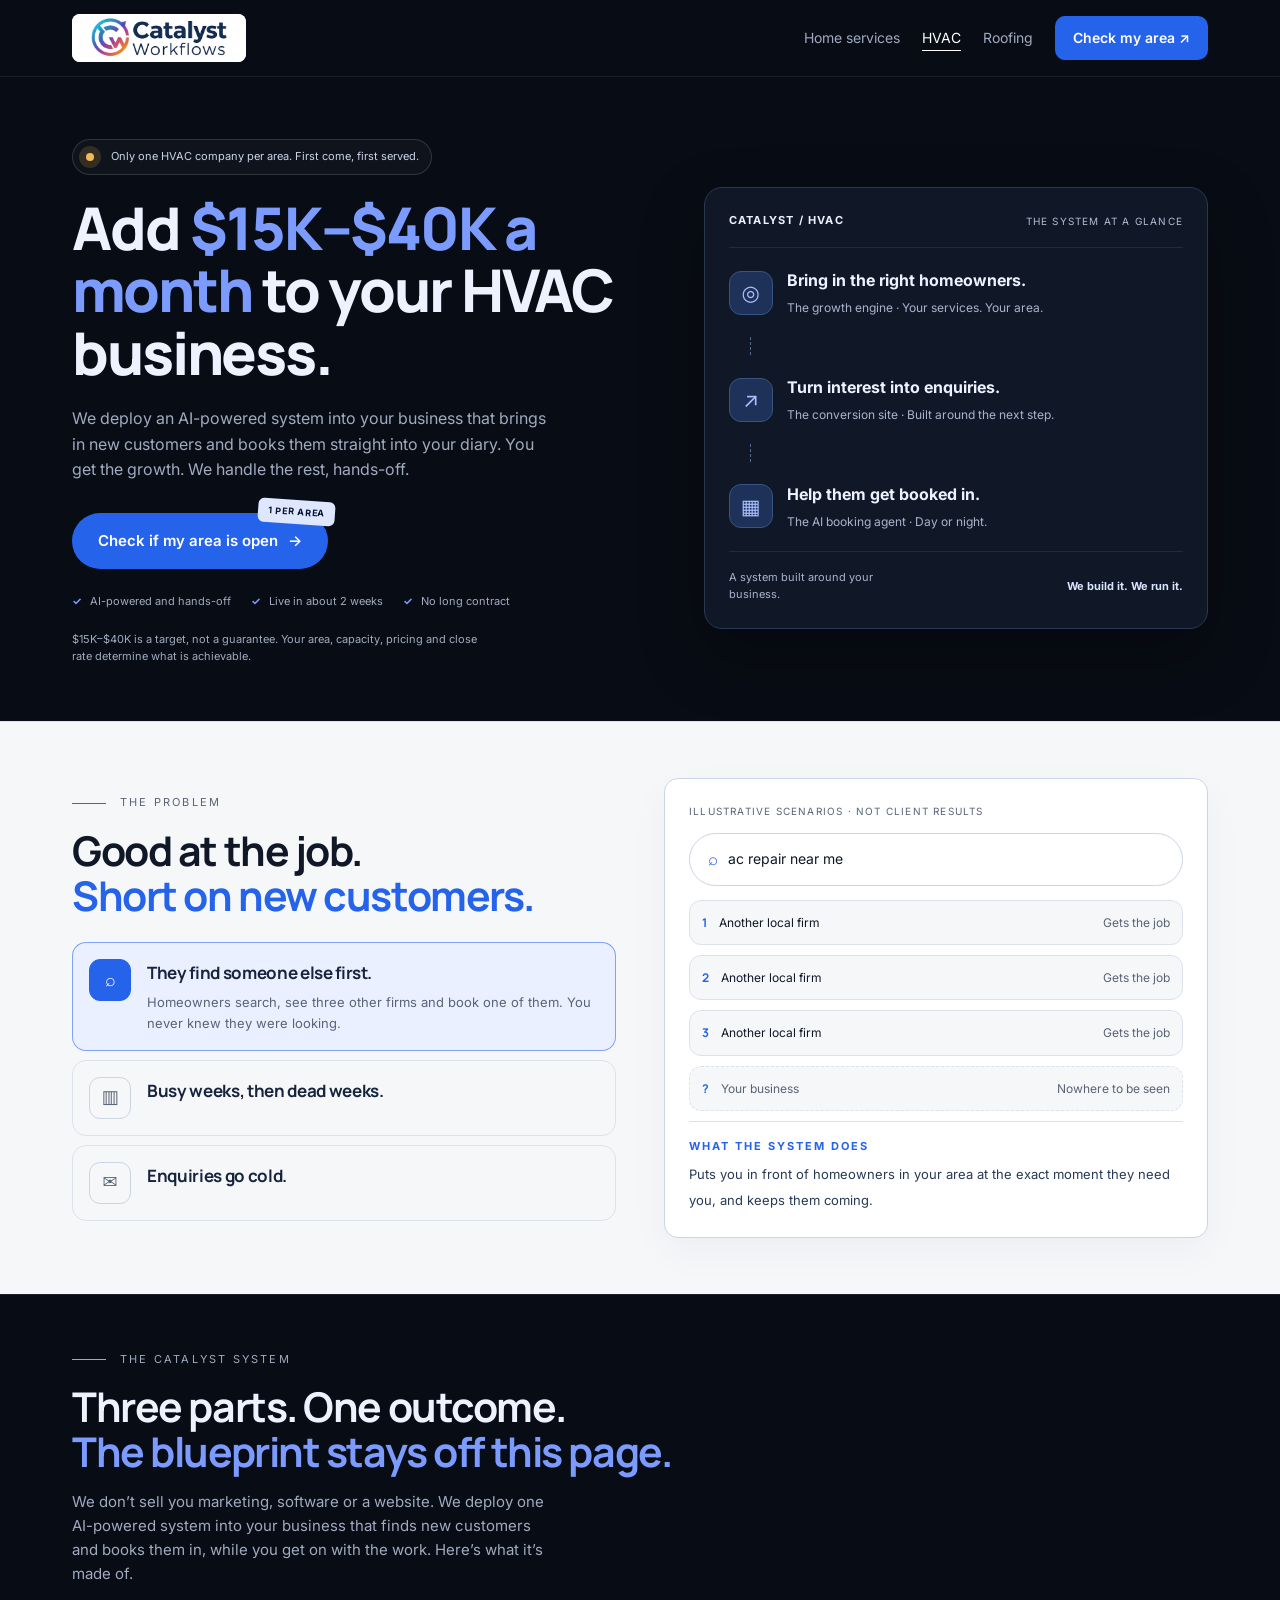
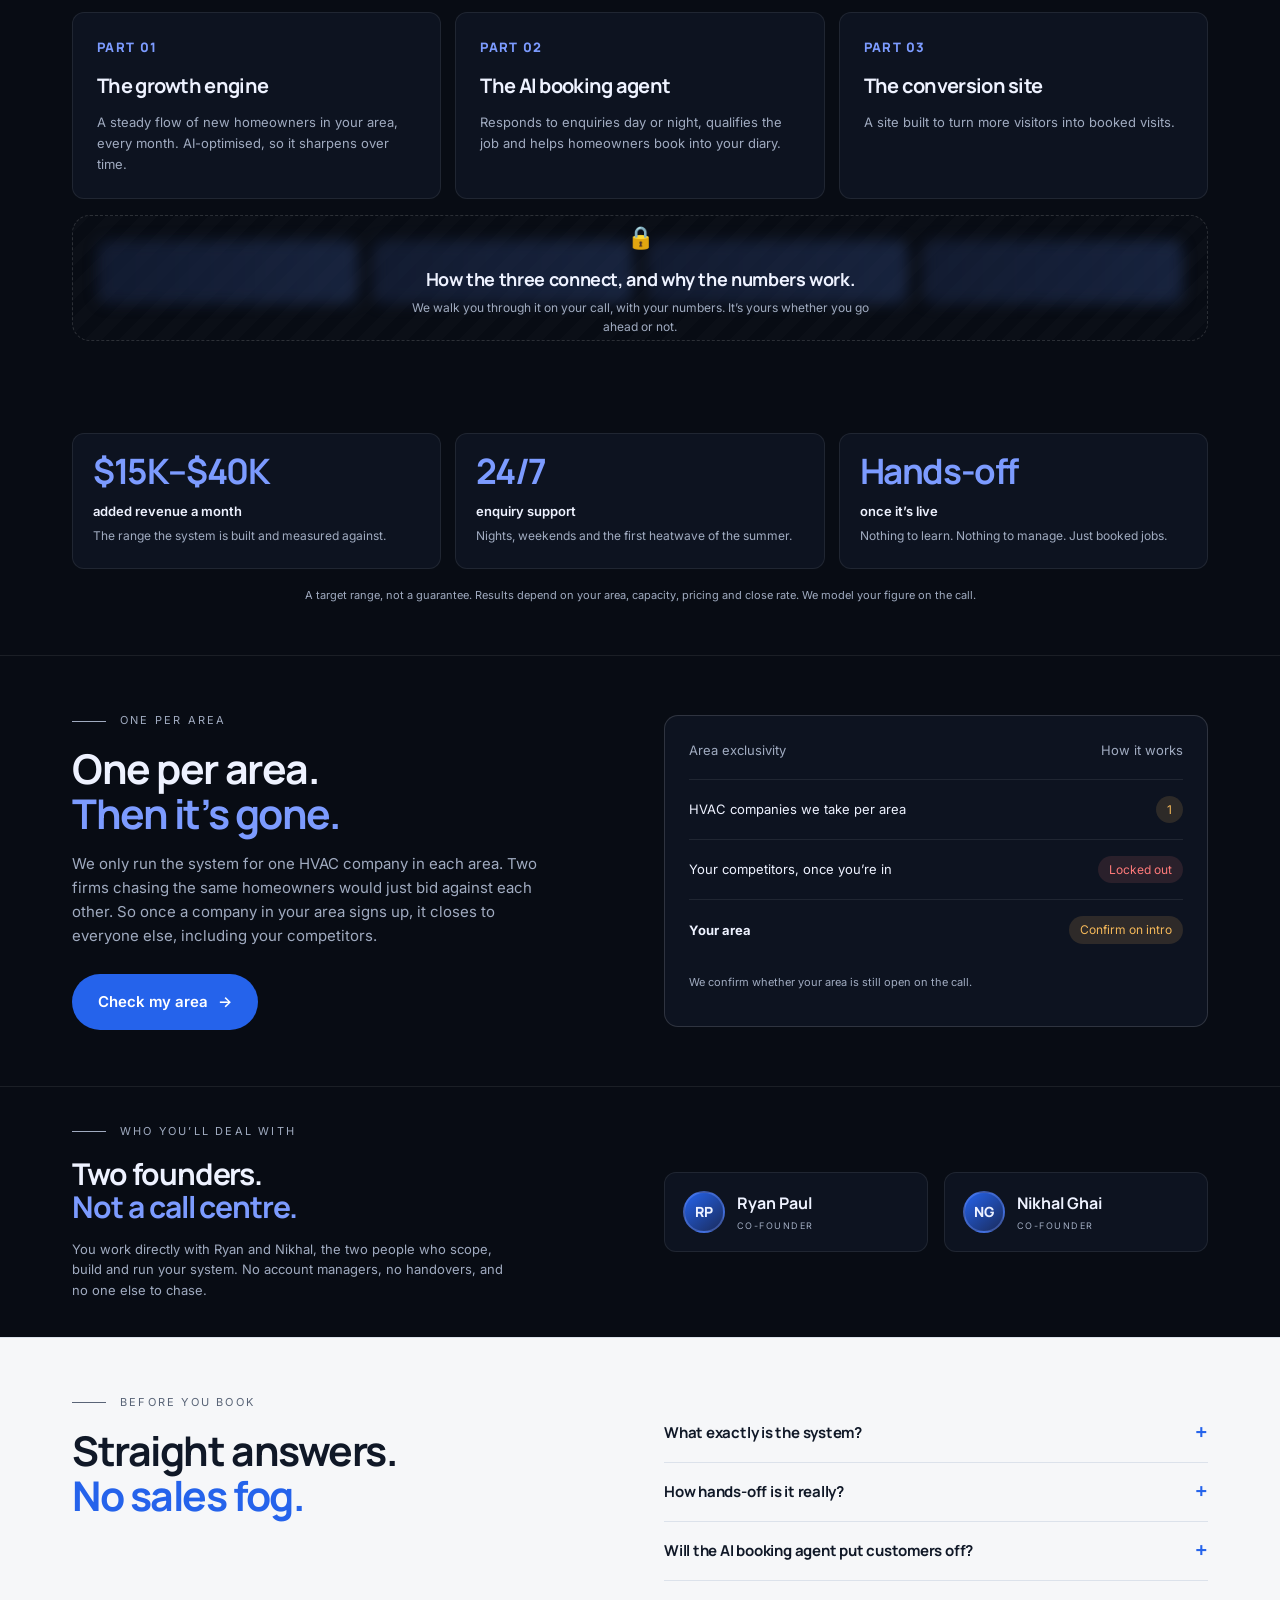
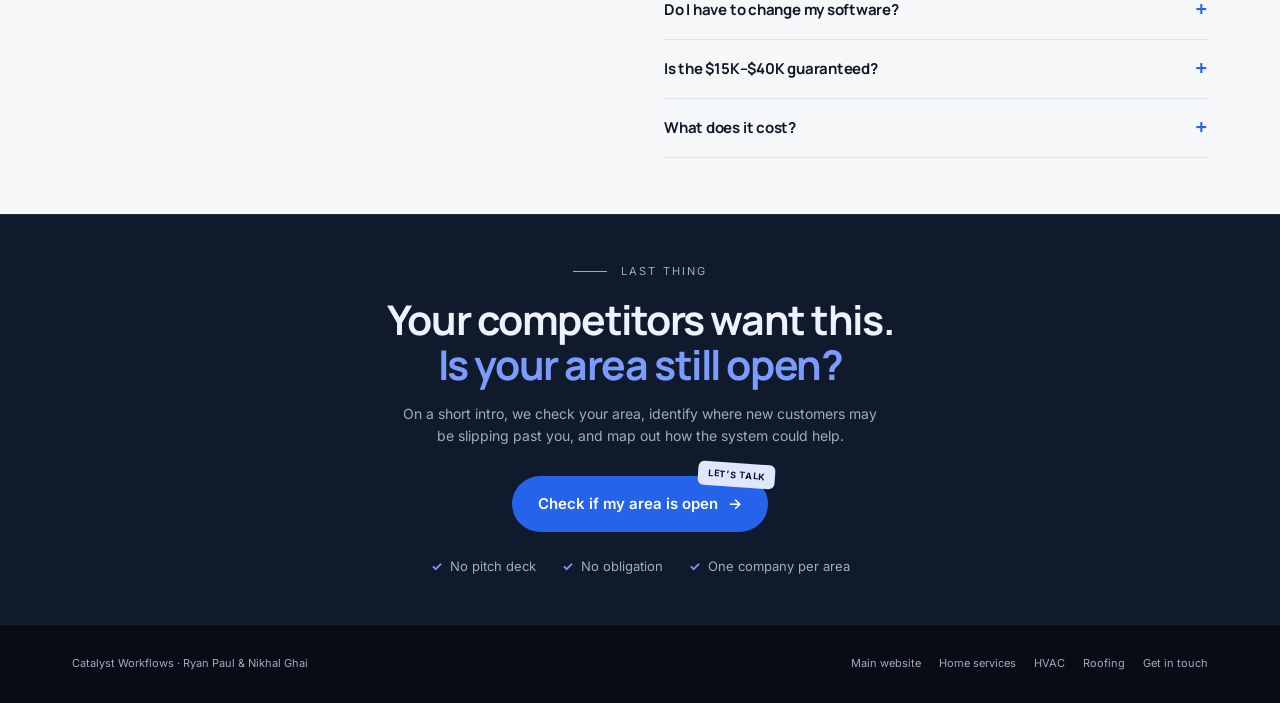
==== commit 46dbb2f2: "Replace trade landing pages with the approved growth-system offer and a denser Catalyst layout Build" ====
--- a/hvac/index.html
+++ b/hvac/index.html
@@ -1,22 +1,207 @@
 <!doctype html>
-<html lang="en-GB"><head><meta charset="utf-8"><meta name="viewport" content="width=device-width, initial-scale=1"><title>HVAC enquiries, call handling & booking | Catalyst Workflows</title><meta name="description" content="Help your HVAC team capture enquiries, arrange service visits and follow up on installation estimates. A booking workflow built around your capacity."><link rel="canonical" href="https://catalystworkflows.com/hvac/"><meta name="theme-color" content="#12213a"><meta property="og:type" content="website"><meta property="og:title" content="HVAC enquiries, call handling & booking | Catalyst Workflows"><meta property="og:description" content="Help your HVAC team capture enquiries, arrange service visits and follow up on installation estimates. A booking workflow built around your capacity."><meta property="og:url" content="https://catalystworkflows.com/hvac/"><link rel="icon" href="/logo.png"><link rel="stylesheet" href="/home-services.css"><script src="/home-services.js" defer></script></head>
-<body><a class="skip" href="#main">Skip to content</a><header class="site-header"><div class="wrap nav"><a class="brand" href="/" aria-label="Catalyst Workflows home"><img src="/logo.png" width="200" height="200" alt="Catalyst Workflows"></a><nav class="nav-links" aria-label="Main navigation"><a href="/home-services/">Home services</a><a href="/hvac/" aria-current="page">HVAC</a><a href="/roofing/">Roofing</a><a class="button small" href="https://calendly.com/ryanpaulkj18/30min">Let’s talk</a></nav></div></header>
-<main id="main"><section class="hero"><div class="wrap hero-grid"><div><span class="eyebrow">For heating & air-conditioning businesses</span><h1>More service visits.<br><em>Less phone tag.</em></h1><p class="intro">We help HVAC businesses bring in enquiries, capture the details and arrange service visits around the team’s availability. So the owner doesn’t have to be the switchboard between jobs.</p><div class="actions"><a class="button" href="https://calendly.com/ryanpaulkj18/30min">Book a 15-min fit call &rarr;</a><a class="button light" href="#how-it-works">See what we do</a></div><p class="micro">Start with your current process. No need to prepare a presentation.</p></div><aside class="walkthrough" data-walkthrough="hvac" aria-label="Illustrative enquiry walkthrough">
-<div class="demo-top"><div><strong>A heating enquiry, step by step</strong><p>A sample of the workflow we can build.</p></div><span class="badge">ILLUSTRATION</span></div>
-<div class="demo-tabs" role="group" aria-label="Walkthrough steps"><button type="button" data-step="0" aria-pressed="true" aria-controls="demo-panel">Enquiry</button><button type="button" data-step="1" aria-pressed="false" aria-controls="demo-panel">Details</button><button type="button" data-step="2" aria-pressed="false" aria-controls="demo-panel">Booking</button><button type="button" data-step="3" aria-pressed="false" aria-controls="demo-panel">Follow-up</button></div>
-<div class="demo-panel" id="demo-panel" aria-live="polite" aria-atomic="true"><div class="demo-kicker">Enquiry received</div><h2>“The heating isn’t working.”</h2><p data-body>A homeowner calls while the team is out on a job. The proposed workflow captures the enquiry instead of relying on a voicemail callback.</p><div class="demo-details"><div><small>Request</small><strong>Heating repair</strong></div><div><small>Source</small><strong>Inbound call</strong></div></div></div>
-<p class="demo-note">Sample scenario, not a client result or live booking. Actual handling and integrations are agreed before setup.</p></aside></div></section>
-<div class="wrap"><div class="workflow-strip" aria-label="Workflow overview"><span><i>01</i> Bring in enquiries</span><span><i>02</i> Capture the details</span><span><i>03</i> Arrange the visit</span><span><i>04</i> Follow up</span></div></div>
-<section class="section" id="how-it-works"><div class="wrap"><div class="section-head"><span class="eyebrow">What we work on</span><h2>The call is only<br>the start of the job.</h2><p>A repair request needs the right response. An installation enquiry needs a visit and a quote. We build the handling around how your team works.</p></div><div class="cards"><article class="card"><span class="card-number">01</span><h3>Bring in the right enquiries</h3><p>Campaigns scoped to the services and areas you actually want. Repair, maintenance and installation enquiries can have different booking paths.</p></article><article class="card"><span class="card-number">02</span><h3>Capture and route the call</h3><p>Use approved questions to capture the issue and customer details. Urgent, complex or out-of-scope calls get a clear human handoff.</p></article><article class="card"><span class="card-number">03</span><h3>Book the visit. Follow up the quote.</h3><p>Arrange an approved service window, send confirmation and follow up on open installation estimates. Your team keeps control of capacity and pricing.</p></article></div></div></section>
-<section class="section scope"><div class="wrap scope-grid"><div><span class="eyebrow">One connected process</span><h2>A full diary starts<br>with a clear handoff.</h2><p>We build the enquiry and booking process around your service area, working hours and available team. No technical diagnosis from a bot. No appointments your crew can’t cover.</p></div><ul><li><strong>The work you want</strong><span>Choose the services and locations the campaign should focus on.</span></li><li><strong>The jobs you can take</strong><span>Define appointment windows, qualification questions and escalation rules.</span></li><li><strong>The enquiries still waiting</strong><span>Keep track of callbacks, open estimates and the next action.</span></li></ul></div></section>
-<section class="section"><div class="wrap"><div class="section-head"><span class="eyebrow">Before anything goes live</span><h2>A sensible first step.<br>Not a whole new business.</h2><p>Best suited to an HVAC business with capacity for more service visits or installations and someone who can handle technical questions, quotes and escalations.</p></div><div class="steps"><article class="step"><h3>Map the gap</h3><p>Look at your enquiry sources, response process and capacity. Decide whether you need more demand, better handling or both.</p></article><article class="step"><h3>Agree the setup</h3><p>Define the scope, costs and timeline. Approve the questions, booking rules, follow-up and human handoffs before we build.</p></article><article class="step"><h3>Test, then run</h3><p>Test the full journey with your team. Start with an agreed scope and review enquiries, booked visits and open estimates.</p></article></div>
-<div class="people"><div><strong>Ryan Paul &amp; Nikhal Ghai</strong><p>Co-founders, Catalyst Workflows. We’ll talk through your process and scope the work with you before you commit.</p></div><div class="founders" aria-hidden="true"><span class="initial">RP</span><span class="initial">NG</span></div></div></div></section>
-<section class="section faq-section"><div class="wrap faq-grid"><div><span class="eyebrow">The practical bits</span><h2>What you’ll want<br>to know first.</h2></div><div class="faq-list">
-<details><summary>Do we have to change our existing software?</summary><p>Not automatically. We check your calendar, CRM and phone setup first. We’ll confirm what can connect, what needs changing and what stays manual before agreeing the work.</p></details>
-<details><summary>Is this just an AI answering service?</summary><p>No. Call handling can be part of the setup, alongside campaigns, booking and follow-up. We choose the parts that fit your business. An assistant follows approved instructions; your team handles technical advice, pricing and anything outside those instructions.</p></details>
-<details><summary>Can you work with the enquiries we already get?</summary><p>Yes, we can scope a response and follow-up workflow around existing enquiries. If the gap is demand instead, we can discuss a campaign. You don’t have to add advertising just to improve handling.</p></details>
-<details><summary>What does it cost?</summary><p>We scope the service before quoting. Any advertising spend and third-party software costs are made clear separately, so you can see what you’re committing to.</p></details>
-<details><summary>Can you promise a number of jobs?</summary><p>No. Demand, service area, available capacity, pricing and how your team closes work all affect results. We agree what to measure and review the actual enquiry and booking journey.</p></details>
+<html lang="en-GB"><head><meta charset="utf-8"><meta name="viewport" content="width=device-width, initial-scale=1"><title>AI-powered growth for HVAC companies: add $15K–$40K a month | Catalyst Workflows</title><meta name="description" content="The AI-powered system we deploy into HVAC businesses to bring in new customers and book them automatically. Built to add $15K–$40K a month, hands-off. One HVAC company per area."><link rel="canonical" href="https://catalystworkflows.com/hvac/"><meta name="theme-color" content="#070b16"><meta property="og:type" content="website"><meta property="og:title" content="AI-powered growth for HVAC companies: add $15K–$40K a month | Catalyst Workflows"><meta property="og:description" content="The AI-powered system we deploy into HVAC businesses to bring in new customers and book them automatically. Built to add $15K–$40K a month, hands-off. One HVAC company per area."><meta property="og:url" content="https://catalystworkflows.com/hvac/"><link rel="icon" href="/logo.png">
+<link rel="preconnect" href="https://fonts.googleapis.com"><link rel="preconnect" href="https://fonts.gstatic.com" crossorigin><link href="https://fonts.googleapis.com/css2?family=Manrope:wght@600;700;800&family=Inter:wght@400;500;600;700&display=swap" rel="stylesheet">
+<style>
+:root{--bg:#070b16;--bg2:#0a1020;--panel:#0c1324;--line:rgba(255,255,255,.08);--line2:rgba(255,255,255,.14);--text:#eef2ff;--muted:#97a3bd;--dim:#5f6b85;--blue:#3b6ef6;--blue2:#2a58d6;--sky:#7c9bff;--amber:#f4b85a;--red:#ff7a7a;--green:#4fd1a1}
+*{box-sizing:border-box}html{scroll-behavior:smooth;scroll-padding-top:90px}body{margin:0;background:var(--bg);color:var(--text);font-family:'DM Sans',system-ui,sans-serif;line-height:1.6;-webkit-font-smoothing:antialiased}
+a{color:inherit}a:focus-visible,button:focus-visible,summary:focus-visible{outline:2px solid var(--sky);outline-offset:4px}
+h1,h2,h3{font-family:'Manrope',system-ui,sans-serif;letter-spacing:-.035em;margin:0}h1 em,h2 em{font-style:normal;color:var(--sky)}
+.wrap{max-width:1160px;margin:0 auto;padding:0 32px}
+.skip{position:absolute;top:-80px;left:16px;z-index:50;background:#fff;color:#000;padding:10px}.skip:focus{top:10px}
+/* nav */
+.nav-shell{position:sticky;top:14px;z-index:40;padding:0 32px}.nav{max-width:1120px;margin:14px auto 0;display:flex;align-items:center;justify-content:space-between;gap:16px;padding:10px 10px 10px 22px;background:rgba(7,11,22,.82);backdrop-filter:blur(12px);-webkit-backdrop-filter:blur(12px);border:1px solid var(--line);border-radius:14px}
+.brand{font-family:'Manrope',sans-serif;font-weight:800;font-size:16px;text-decoration:none;letter-spacing:-.02em}.brand span{color:var(--muted);font-weight:600}
+.nav-links{display:flex;align-items:center;gap:22px;font-size:14px}.nav-links a{text-decoration:none;color:var(--muted)}.nav-links a:hover,.nav-links a[aria-current=page]{color:var(--text)}.nav-links a.btn{color:#fff}
+.btn{display:inline-flex;align-items:center;justify-content:center;gap:10px;background:var(--blue);color:#fff;text-decoration:none;font-weight:600;border-radius:10px;padding:11px 18px;font-size:14px;border:0;cursor:pointer;transition:background .2s,transform .2s}.btn:hover{background:var(--blue2)}
+.btn-ghost{background:transparent;border:1px solid var(--line2);color:var(--text)}.btn-ghost:hover{background:rgba(255,255,255,.05)}
+.btn-big{position:relative;font-size:17px;padding:20px 34px;border-radius:999px;box-shadow:0 0 0 6px rgba(59,110,246,.14),0 18px 50px -12px rgba(59,110,246,.75)}.btn-big:hover{transform:translateY(-1px)}
+.sticker{position:absolute;top:-15px;right:-18px;transform:rotate(4deg);background:#dfe7ff;color:#0b1430;font-size:11px;font-weight:700;letter-spacing:.08em;padding:5px 10px;border-radius:6px;box-shadow:0 6px 16px rgba(0,0,0,.35);white-space:nowrap}
+/* hero */
+.hero{position:relative;text-align:center;padding:110px 0 70px;overflow:hidden}
+.hero::before{content:'';position:absolute;inset:-200px 0 auto;height:760px;background:radial-gradient(ellipse 620px 420px at 50% 30%,rgba(59,110,246,.30),transparent 70%);pointer-events:none}
+.hero::after{content:'';position:absolute;inset:0;background-image:linear-gradient(rgba(255,255,255,.035) 1px,transparent 1px),linear-gradient(90deg,rgba(255,255,255,.035) 1px,transparent 1px);background-size:64px 64px;mask-image:radial-gradient(ellipse 60% 55% at 50% 30%,#000,transparent);-webkit-mask-image:radial-gradient(ellipse 60% 55% at 50% 30%,#000,transparent);pointer-events:none}
+.hero>*{position:relative;z-index:1}
+.pill{display:inline-flex;align-items:center;gap:10px;border:1px solid var(--line2);background:rgba(255,255,255,.03);border-radius:999px;padding:7px 16px 7px 8px;font-size:13px;color:#cbd5ea}
+.dot{width:22px;height:22px;border-radius:50%;background:rgba(244,184,90,.16);display:grid;place-items:center}.dot::after{content:'';width:8px;height:8px;border-radius:50%;background:var(--amber);box-shadow:0 0 0 0 rgba(244,184,90,.6);animation:pulse 1.8s infinite}
+@keyframes pulse{0%{box-shadow:0 0 0 0 rgba(244,184,90,.55)}70%{box-shadow:0 0 0 9px rgba(244,184,90,0)}100%{box-shadow:0 0 0 0 rgba(244,184,90,0)}}
+.hero h1{font-size:clamp(42px,6.6vw,82px);line-height:1.02;margin:26px auto 22px;max-width:15ch;font-weight:800}
+.hero .sub{font-size:clamp(17px,1.6vw,19px);color:var(--muted);max-width:56ch;margin:0 auto 40px}
+.checks{display:flex;justify-content:center;gap:26px;flex-wrap:wrap;margin-top:30px;font-size:13px;color:var(--muted)}.checks span::before{content:'✓';color:var(--sky);margin-right:8px;font-weight:700}
+.scroll-cue{margin-top:74px;font-size:11px;letter-spacing:.2em;color:var(--dim);text-transform:uppercase}.scroll-cue::after{content:'↓';display:block;margin-top:8px;font-size:15px;letter-spacing:0}
+/* sections */
+section{padding:100px 0}.bt{border-top:1px solid var(--line)}
+.label{display:flex;align-items:center;gap:14px;font-size:11px;letter-spacing:.2em;text-transform:uppercase;color:var(--muted);margin-bottom:22px}.label::before{content:'';width:34px;height:1px;background:var(--dim)}
+.h2{font-size:clamp(34px,4.4vw,56px);line-height:1.06;font-weight:700}.lead{color:var(--muted);font-size:17px;max-width:54ch;margin:22px 0 0}
+.split{display:grid;grid-template-columns:1fr 1fr;gap:64px;align-items:center}
+/* problem tabs */
+.tabs{display:grid;gap:12px;margin-top:36px}.tab{display:flex;gap:16px;align-items:flex-start;text-align:left;width:100%;background:transparent;border:1px solid var(--line);border-radius:14px;padding:20px;color:var(--muted);cursor:pointer;font:inherit;transition:border-color .2s,background .2s}
+.tab .ic{flex-shrink:0;width:42px;height:42px;border-radius:11px;border:1px solid var(--line2);display:grid;place-items:center;font-size:18px}.tab strong{display:block;font-family:'Manrope',sans-serif;font-size:19px;letter-spacing:-.02em;color:#c8d1e6}.tab p{display:none;margin:6px 0 0;font-size:15px}
+.tab[aria-selected=true]{border-color:rgba(59,110,246,.6);background:var(--panel)}.tab[aria-selected=true] .ic{background:var(--blue);border-color:var(--blue)}.tab[aria-selected=true] strong{color:var(--text)}.tab[aria-selected=true] p{display:block}
+.stage{background:linear-gradient(160deg,#101a33,var(--panel) 45%);border:1px solid var(--line2);border-radius:20px;padding:30px;min-height:470px;display:flex;flex-direction:column}
+.screen{display:none;flex:1;flex-direction:column}.screen.on{display:flex}
+.row{display:flex;justify-content:space-between;align-items:center;gap:12px;border:1px solid var(--line);background:rgba(7,11,22,.6);border-radius:12px;padding:15px 18px;margin-bottom:10px;font-size:14px}.row small{color:var(--dim);font-size:12px}.row .n{color:var(--sky);font-weight:700;margin-right:12px;font-family:'Manrope',sans-serif}
+.row.you{border-style:dashed;color:var(--dim)}.tag{font-size:11px;border-radius:999px;padding:3px 10px;white-space:nowrap}.tag.red{background:rgba(255,122,122,.12);color:var(--red)}.tag.dim{color:var(--dim)}
+.search{display:flex;align-items:center;gap:10px;border:1px solid var(--line2);border-radius:999px;padding:12px 18px;margin-bottom:14px;font-size:14px}.search::before{content:'⌕';color:var(--sky);font-size:17px}
+.fix{margin-top:auto;padding-top:22px;border-top:1px solid var(--line)}.fix b{display:block;font-size:11px;letter-spacing:.18em;color:var(--sky);margin-bottom:6px}.fix span{font-size:15px;color:#d5dcec}
+.bars-head{display:flex;justify-content:space-between;align-items:baseline;font-size:14px;margin-bottom:18px}.bars-head small{color:var(--dim);font-size:12px}
+.bars{display:grid;grid-template-columns:repeat(12,1fr);gap:8px;align-items:end;height:190px;border-bottom:1px solid var(--line2)}.bars i{display:block;border-radius:6px 6px 0 0;background:linear-gradient(180deg,var(--sky),var(--blue))}.bars i.low{background:#1d2a4a}
+.months{display:grid;grid-template-columns:repeat(12,1fr);gap:8px;text-align:center;font-size:11px;color:var(--dim);margin-top:8px}.bars-note{font-size:14px;color:var(--muted);margin:16px 0 0}
+/* system teaser */
+.parts{display:grid;grid-template-columns:repeat(3,1fr);gap:16px;margin-top:48px}
+.part{background:var(--panel);border:1px solid var(--line);border-radius:18px;padding:30px}.part .num{font-family:'Manrope',sans-serif;font-weight:800;font-size:13px;color:var(--sky);letter-spacing:.1em}.part h3{font-size:23px;margin:16px 0 10px}.part p{color:var(--muted);font-size:15px;margin:0}
+.vault{position:relative;margin-top:16px;border:1px dashed var(--line2);border-radius:18px;padding:34px;overflow:hidden;background:repeating-linear-gradient(135deg,rgba(255,255,255,.015) 0 12px,transparent 12px 24px)}
+.vault .blur{filter:blur(7px);opacity:.55;user-select:none;display:grid;grid-template-columns:repeat(4,1fr);gap:14px}.vault .blur div{height:74px;border-radius:12px;background:linear-gradient(90deg,#1a2747,#24365f)}
+.vault .lock{position:absolute;inset:0;display:flex;flex-direction:column;align-items:center;justify-content:center;text-align:center;padding:20px}.vault .lock strong{font-family:'Manrope',sans-serif;font-size:21px;letter-spacing:-.02em}.vault .lock span{color:var(--muted);font-size:14px;margin-top:4px}.vault .lock i{font-style:normal;font-size:22px;margin-bottom:10px}
+/* outcome */
+.stats{display:grid;grid-template-columns:repeat(3,1fr);gap:16px;margin-top:48px}.stat{background:var(--panel);border:1px solid var(--line);border-radius:18px;padding:30px}.stat strong{display:block;font-family:'Manrope',sans-serif;font-size:clamp(38px,4.4vw,54px);letter-spacing:-.04em;line-height:1;color:var(--sky)}.stat span{display:block;margin-top:12px;font-weight:600}.stat small{color:var(--muted);font-size:14px}
+.fine{font-size:12px;color:var(--dim);margin-top:18px;text-align:center}
+/* chips */
+.chips{display:flex;flex-wrap:wrap;gap:10px}.chip{border:1px solid var(--line2);border-radius:999px;padding:10px 16px;font-size:14px;color:#d5dcec;background:rgba(255,255,255,.02)}.chip::before{content:'⌕';color:var(--sky);margin-right:8px}
+/* fomo */
+.fomo{position:relative;overflow:hidden}.fomo::before{content:'';position:absolute;inset:0;background:radial-gradient(ellipse 560px 360px at 20% 20%,rgba(59,110,246,.22),transparent 70%);pointer-events:none}.fomo>*{position:relative}
+.area{background:var(--panel);border:1px solid var(--line2);border-radius:20px;padding:30px}.area-top{display:flex;justify-content:space-between;align-items:center;font-size:13px;color:var(--muted);padding-bottom:18px;border-bottom:1px solid var(--line)}
+.area-row{display:flex;justify-content:space-between;align-items:center;padding:18px 0;border-bottom:1px solid var(--line);font-size:15px}.area-row:last-of-type{border-bottom:0}.area-row em{white-space:nowrap;font-style:normal;font-size:12px;border-radius:999px;padding:4px 11px}
+.taken{background:rgba(255,122,122,.12);color:var(--red)}.open{background:rgba(244,184,90,.14);color:var(--amber)}.blurred{filter:blur(5px);user-select:none}
+.cta-row{display:flex;gap:14px;align-items:center;flex-wrap:wrap;margin-top:40px}
+/* founders */
+.founders{display:grid;grid-template-columns:1fr 1fr;gap:16px}.person{background:var(--panel);border:1px solid var(--line);border-radius:18px;padding:26px;display:flex;gap:18px;align-items:center}.av{flex-shrink:0;width:64px;height:64px;border-radius:50%;display:grid;place-items:center;font-family:'Manrope',sans-serif;font-weight:800;font-size:20px;background:linear-gradient(140deg,var(--blue),#1a2b5c);border:2px solid rgba(124,155,255,.35)}.person strong{font-family:'Manrope',sans-serif;font-size:19px}.person small{display:block;font-size:11px;letter-spacing:.16em;text-transform:uppercase;color:var(--muted);margin-top:2px}
+/* faq */
+.faq{margin-top:10px}.faq details{border-bottom:1px solid var(--line);padding:22px 0}.faq summary{cursor:pointer;list-style:none;display:flex;justify-content:space-between;gap:20px;font-family:'Manrope',sans-serif;font-weight:700;font-size:18px;letter-spacing:-.015em}.faq summary::-webkit-details-marker{display:none}.faq summary::after{content:'+';color:var(--sky);font-size:22px;line-height:1;transition:transform .2s}.faq details[open] summary::after{transform:rotate(45deg)}.faq p{color:var(--muted);margin:12px 0 0;max-width:68ch}
+/* final */
+.final{text-align:center;position:relative;overflow:hidden}.final::before{content:'';position:absolute;inset:0;background:radial-gradient(ellipse 640px 380px at 50% 100%,rgba(59,110,246,.28),transparent 70%);pointer-events:none}.final>*{position:relative}.final .h2{max-width:22ch;margin:0 auto}.final .lead{margin:22px auto 44px}
+footer{border-top:1px solid var(--line);padding:30px 0;font-size:13px;color:var(--dim)}.foot{display:flex;justify-content:space-between;gap:20px;flex-wrap:wrap}.foot nav{display:flex;gap:18px;flex-wrap:wrap}.foot a{text-decoration:none;color:var(--muted)}.foot a:hover{color:var(--text)}
+@media(max-width:900px){.split{grid-template-columns:1fr;gap:40px}.parts,.stats{grid-template-columns:1fr}.founders{grid-template-columns:1fr}.vault .blur{grid-template-columns:1fr 1fr}.nav-links a:not(.btn){display:none}section{padding:76px 0}}
+@media(max-width:560px){.wrap{padding:0 18px}.nav-shell{padding:0 12px}.nav{padding-left:16px}.hero{padding:76px 0 52px}.btn-big{width:100%;font-size:16px;padding:18px 22px}.sticker{right:6px}.checks{gap:10px 18px}.stage{padding:20px;min-height:0}.part,.stat,.area{padding:24px}.row{padding:13px 14px}.vault{padding:22px}.scroll-cue{margin-top:52px}}
+@media(prefers-reduced-motion:reduce){html{scroll-behavior:auto}*{animation:none!important;transition:none!important}}
+/* Match the main site's dark hero and bright editorial sections. */
+:root{--bg:#080c14;--panel:#0d1320;--blue:#2563eb;--blue2:#1d4ed8;--dim:#a0abc0;--muted:#a0abc0}
+body{font-family:Inter,system-ui,sans-serif}.wrap{max-width:1200px}
+.nav-shell{position:relative;top:0;padding:0;border-bottom:1px solid var(--line)}.nav{max-width:1200px;margin:0 auto;padding:12px 32px;border:0;border-radius:0;min-height:76px;background:var(--bg)}
+.brand{display:block;width:174px;height:48px;overflow:hidden;position:relative;flex-shrink:0;background:#fff;border-radius:8px}.brand img{position:absolute;width:174px;height:174px;left:0;top:-65px}
+.nav-links a[aria-current=page]{color:#fff;text-decoration:underline;text-underline-offset:7px}
+.hero{padding:62px 0 44px;text-align:left}.hero::before,.hero::after,.fomo::before,.final::before{display:none}
+.hero-layout{display:grid;grid-template-columns:1.13fr 1fr;gap:62px;align-items:center}.hero h1{font-size:clamp(42px,4.6vw,62px);line-height:1.06;max-width:17ch;margin:22px 0}.hero .sub{font-size:16px;max-width:48ch;margin:0 0 30px}
+.hero .pill{font-size:11px;padding:6px 12px 6px 6px}.hero .checks{justify-content:flex-start;gap:10px 20px;font-size:11px;margin-top:24px}.hero .fine{text-align:left;max-width:58ch;margin-top:20px;font-size:11px}
+.btn-big{box-shadow:none;padding:16px 26px;font-size:15px}.sticker{font-size:9px;right:-7px;top:-13px;box-shadow:none}
+.system-visual{border:1px solid #2b3851;border-radius:18px;background:#101827;padding:24px;box-shadow:0 26px 65px #0004}.visual-top{display:flex;justify-content:space-between;gap:12px;align-items:center;padding-bottom:18px;border-bottom:1px solid var(--line);font-size:10px;letter-spacing:.12em;text-transform:uppercase;color:#b2bdd1}.visual-top b{font-size:11px;color:#eef2ff}.visual-step{display:flex;gap:14px;padding:20px 0;align-items:center}.visual-icon{display:grid;place-items:center;flex:none;width:44px;height:44px;border-radius:12px;color:#aac0ff;background:#1e3159;border:1px solid #385482;font-size:21px}.visual-step strong{display:block;font-size:16px}.visual-step p{font-size:12px;color:#a8b4cc;margin:4px 0 0}.visual-connector{height:18px;margin-left:21px;border-left:1px dashed #53698e}.visual-footer{border-top:1px solid var(--line);padding-top:17px;display:flex;align-items:center;justify-content:space-between;gap:14px;font-size:11px;color:#a8b4cc}.visual-footer b{color:#d9e5ff}.visual-footer span{max-width:24ch}
+section{padding:56px 0}.h2{font-size:clamp(30px,3.2vw,44px);line-height:1.1}.label{margin-bottom:16px}.lead{font-size:15px;margin-top:16px}.split{gap:48px}.tabs{margin-top:24px;gap:9px}.tab{padding:16px}.tab strong{font-size:17px}.tab p{font-size:13px}.stage{min-height:380px;padding:24px;border-radius:14px}.row{font-size:12px;padding:12px}.fix span{font-size:13px}.fix{padding-top:16px}.bars{height:150px}
+.light{--text:#101827;--muted:#596477;--dim:#596477;--line:#dce2eb;--line2:#cbd5e3;--panel:#fff;--sky:#2563eb;background:#f6f7f9;color:var(--text)}.light h2 em{color:#2563eb}.light .tab strong{color:#17243d}.light .tab[aria-selected=true]{background:#eaf0ff}.light .tab[aria-selected=true] .ic{color:#fff}.light .stage{background:#fff;box-shadow:0 14px 40px #1524440a}.light .row{background:#f6f7f9}.light .fix span{color:#273a56}.light .tag.red{color:#a23040;background:#fce9ed}.light .bars i.low{background:#d3dded}.light .chip{color:#31435f;background:#fff}.light .faq p{color:#596477}
+.parts{margin-top:26px;gap:14px}.part{padding:24px;border-radius:12px}.part h3{font-size:20px;margin-top:12px}.part p{font-size:13px}.vault{margin-top:16px;padding:24px;min-height:126px}.vault .lock strong{font-size:18px}.vault .lock span{font-size:12px;max-width:58ch}.vault .blur div{height:64px}
+.stats{margin-top:24px;gap:14px}.stat{padding:20px;border-radius:12px}.stat strong{font-size:35px}.stat span{font-size:13px}.stat small{font-size:12px}.fine{font-size:11px}.outcomes{padding-top:12px;padding-bottom:40px}.outcomes .label,.outcomes .h2{display:none}
+.area{padding:24px;border-radius:14px}.area-row{font-size:13px;padding:16px 0}.fomo .cta-row{margin-top:26px}.team{padding:36px 0}.team .h2{font-size:30px}.team .lead{font-size:13px}.person{padding:18px;gap:12px;border-radius:12px}.person strong{font-size:16px}.av{width:42px;height:42px;font-size:14px}.person small{font-size:9px}.faq summary{font-size:15px}.faq details{padding:17px 0}.faq p{font-size:13px}.final{padding:48px 0;background:#101a2d}.final .lead{margin:16px auto 28px;font-size:14px}.final .checks{margin-top:24px}.foot{font-size:11px}
+@media(max-width:1000px){.hero-layout{gap:32px}.hero h1{font-size:48px}.hero .pill{font-size:10px}.founders{grid-template-columns:1fr}.split{gap:32px}}
+@media(max-width:760px){.nav{flex-wrap:wrap;gap:12px;padding:12px 20px}.brand{width:150px;height:42px}.brand img{width:150px;height:150px;top:-56px}.nav-links{gap:14px;font-size:11px}.nav-links a:not(.btn){display:inline}.nav-links .btn{padding:8px 12px;font-size:11px}.nav-links a:first-child{display:none}.hero{padding:36px 0}.hero-layout{grid-template-columns:1fr;gap:34px}.hero h1{font-size:46px;max-width:18ch}.hero .sub{max-width:55ch}.hero .checks{gap:8px 14px}.hero .fine{margin-top:16px}.system-visual{padding:20px}.visual-step{padding:15px 0}.visual-connector{height:12px}section{padding:40px 0}.split{grid-template-columns:1fr;gap:28px}.stage{min-height:340px}.parts{grid-template-columns:1fr}.stats{grid-template-columns:1fr 1fr 1fr;gap:8px}.stat{padding:14px 12px}.stat strong{font-size:23px}.stat span{font-size:11px}.stat small{font-size:10px}.founders{grid-template-columns:1fr 1fr}.person{padding:14px 10px}.person strong{font-size:13px}.person small{font-size:8px}.av{width:32px;height:32px;font-size:11px}.vault .lock strong{font-size:16px}.vault .lock span{font-size:11px}.team{padding:30px 0}}
+@media(max-width:420px){.nav-links{gap:10px}.nav{gap:10px;padding:12px 18px}.brand{width:136px}.brand img{width:144px;height:144px;top:-52px;left:-3px}.hero h1{font-size:42px}.hero .pill{font-size:9px}.stat strong{font-size:21px}.hero .btn-big{width:auto;max-width:100%}.wrap{padding:0 20px}.row{font-size:11px}.row small{font-size:10px}}
+</style></head>
+<body><a class="skip" href="#main">Skip to content</a>
+<div class="nav-shell"><header class="nav"><a class="brand" href="/" aria-label="Catalyst Workflows home"><img src="/logo.png" width="200" height="200" alt="Catalyst Workflows"></a><nav class="nav-links" aria-label="Main navigation"><a href="/home-services/">Home services</a><a href="/hvac/" aria-current="page">HVAC</a><a href="/roofing/">Roofing</a><a class="btn" href="https://calendly.com/ryanpaulkj18/30min">Check my area ↗</a></nav></header></div>
+<main id="main">
+<section class="hero"><div class="wrap hero-layout"><div>
+<span class="pill"><span class="dot" aria-hidden="true"></span>Only one HVAC company per area. First come, first served.</span>
+<h1>Add <em>$15K–$40K a month</em> to your HVAC business.</h1>
+<p class="sub">We deploy an AI-powered system into your business that brings in new customers and books them straight into your diary. You get the growth. We handle the rest, hands-off.</p>
+<a class="btn btn-big" href="https://calendly.com/ryanpaulkj18/30min">Check if my area is open <span aria-hidden="true">→</span><span class="sticker">1 PER AREA</span></a>
+<div class="checks"><span>AI-powered and hands-off</span><span>Live in about 2 weeks</span><span>No long contract</span></div>
+<p class="fine">$15K–$40K is a target, not a guarantee. Your area, capacity, pricing and close rate determine what is achievable.</p>
+</div><aside class="system-visual" aria-label="Overview of the Catalyst system">
+<div class="visual-top"><b>Catalyst / HVAC</b><span>The system at a glance</span></div>
+<div class="visual-step"><span class="visual-icon" aria-hidden="true">◎</span><div><strong>Bring in the right homeowners.</strong><p>The growth engine · Your services. Your area.</p></div></div>
+<div class="visual-connector" aria-hidden="true"></div>
+<div class="visual-step"><span class="visual-icon" aria-hidden="true">↗</span><div><strong>Turn interest into enquiries.</strong><p>The conversion site · Built around the next step.</p></div></div>
+<div class="visual-connector" aria-hidden="true"></div>
+<div class="visual-step"><span class="visual-icon" aria-hidden="true">▦</span><div><strong>Help them get booked in.</strong><p>The AI booking agent · Day or night.</p></div></div>
+<div class="visual-footer"><span>A system built around your business.</span><b>We build it. We run it.</b></div>
+</aside>
+</div></section>
+
+<section class="bt light" id="problem"><div class="wrap split">
+<div><div class="label">The problem</div><h2 class="h2">Good at the job.<br><em>Short on new customers.</em></h2>
+<div class="tabs" role="tablist" aria-label="Where new customers are being lost">
+<button class="tab" role="tab" id="t0" aria-selected="true" aria-controls="s0"><span class="ic" aria-hidden="true">⌕</span><span><strong>They find someone else first.</strong><p>Homeowners search, see three other firms and book one of them. You never knew they were looking.</p></span></button>
+<button class="tab" role="tab" id="t1" aria-selected="false" aria-controls="s1" tabindex="-1"><span class="ic" aria-hidden="true">▥</span><span><strong>Busy weeks, then dead weeks.</strong><p>A heatwave or cold snap floods you with work. Then the diary goes quiet and the vans sit idle.</p></span></button>
+<button class="tab" role="tab" id="t2" aria-selected="false" aria-controls="s2" tabindex="-1"><span class="ic" aria-hidden="true">✉</span><span><strong>Enquiries go cold.</strong><p>You’re on a job, it’s after hours, or a message sits unanswered. By the time you reply, they’ve booked someone else.</p></span></button>
+</div></div>
+<div class="stage"><p style="font-size:10px;letter-spacing:.12em;text-transform:uppercase;margin:0 0 14px;color:var(--muted)">Illustrative scenarios · not client results</p>
+<div class="screen on" id="s0" role="tabpanel" aria-labelledby="t0">
+<div class="search">ac repair near me</div>
+<div class="row"><span><span class="n">1</span>Another local firm</span><small>Gets the job</small></div>
+<div class="row"><span><span class="n">2</span>Another local firm</span><small>Gets the job</small></div>
+<div class="row"><span><span class="n">3</span>Another local firm</span><small>Gets the job</small></div>
+<div class="row you"><span><span class="n">?</span>Your business</span><small>Nowhere to be seen</small></div>
+<div class="fix"><b>WHAT THE SYSTEM DOES</b><span>Puts you in front of homeowners in your area at the exact moment they need you, and keeps them coming.</span></div></div>
+<div class="screen" id="s1" role="tabpanel" aria-labelledby="t1" hidden>
+<div class="bars-head"><span>New customers by month</span><small>Without the system</small></div>
+<div class="bars" aria-hidden="true"><i style="height:30%" class=low></i><i style="height:26%" class=low></i><i style="height:38%" class=low></i><i style="height:52%"></i><i style="height:88%"></i><i style="height:100%"></i><i style="height:96%"></i><i style="height:70%"></i><i style="height:34%" class=low></i><i style="height:30%" class=low></i><i style="height:62%"></i><i style="height:80%"></i></div>
+<div class="months" aria-hidden="true"><span>J</span><span>F</span><span>M</span><span>A</span><span>M</span><span>J</span><span>J</span><span>A</span><span>S</span><span>O</span><span>N</span><span>D</span></div>
+<p class="bars-note">Flat out in a heatwave or cold snap. Quiet in between.</p>
+<div class="fix"><b>WHAT THE SYSTEM DOES</b><span>Keeps a steady flow of new customers coming in every month, and turns it up when you want more.</span></div></div>
+<div class="screen" id="s2" role="tabpanel" aria-labelledby="t2" hidden>
+<div class="row"><span>New enquiry <small>&nbsp;7:42pm</small></span><span class="tag red">Booked elsewhere</span></div>
+<div class="row"><span>Website form <small>&nbsp;Sat 9:15am</small></span><span class="tag red">Replied too late</span></div>
+<div class="row"><span>Message <small>&nbsp;no reply</small></span><span class="tag red">Gone</span></div>
+<div class="row you"><span>The jobs you never hear about</span><span class="tag dim">Never knew</span></div>
+<div class="fix"><b>WHAT THE SYSTEM DOES</b><span>An AI booking agent responds day or night, qualifies the job and helps homeowners book into your diary.</span></div></div>
 </div></div></section>
-<div class="wrap"><section class="final" aria-label="Book a fit call"><div><h2>Your team fixes the heating.<br>Let’s fix the handoff.</h2><p>Walk us through your calls, calendar and open estimates. We’ll identify the first part worth improving.</p></div><a class="button" href="https://calendly.com/ryanpaulkj18/30min">Book a 15-min fit call &rarr;</a></section></div></main>
-<footer class="footer"><div class="wrap footer-in"><span>Catalyst Workflows &middot; Ryan Paul &amp; Nikhal Ghai</span><div class="footer-links"><a href="/">Main website</a><a href="/home-services/">Home services</a><a href="/hvac/">HVAC</a><a href="/roofing/">Roofing</a><a href="mailto:ryan@catalystworkflows.com">Get in touch</a></div></div></footer></body></html>
+
+<section class="bt"><div class="wrap">
+<div class="label">The Catalyst system</div><h2 class="h2">Three parts. One outcome.<br><em>The blueprint stays off this page.</em></h2>
+<p class="lead">We don’t sell you marketing, software or a website. We deploy one AI-powered system into your business that finds new customers and books them in, while you get on with the work. Here’s what it’s made of.</p>
+<div class="parts">
+<article class="part"><div class="num">PART 01</div><h3>The growth engine</h3><p>A steady flow of new homeowners in your area, every month. AI-optimised, so it sharpens over time.</p></article>
+<article class="part"><div class="num">PART 02</div><h3>The AI booking agent</h3><p>Responds to enquiries day or night, qualifies the job and helps homeowners book into your diary.</p></article>
+<article class="part"><div class="num">PART 03</div><h3>The conversion site</h3><p>A site built to turn more visitors into booked visits.</p></article>
+</div>
+<div class="vault"><div class="blur" aria-hidden="true"><div></div><div></div><div></div><div></div></div><div class="lock"><i aria-hidden="true">🔒</i><strong>How the three connect, and why the numbers work.</strong><span>We walk you through it on your call, with your numbers. It’s yours whether you go ahead or not.</span></div></div>
+</div></section>
+
+<section class="outcomes"><div class="wrap">
+<div class="label">What it looks like</div><h2 class="h2">The outcome,<br><em>not the jargon.</em></h2>
+<div class="stats">
+<div class="stat"><strong>$15K–$40K</strong><span>added revenue a month</span><small>The range the system is built and measured against.</small></div>
+<div class="stat"><strong>24/7</strong><span>enquiry support</span><small>Nights, weekends and the first heatwave of the summer.</small></div>
+<div class="stat"><strong>Hands-off</strong><span>once it’s live</span><small>Nothing to learn. Nothing to manage. Just booked jobs.</small></div>
+</div>
+<p class="fine">A target range, not a guarantee. Results depend on your area, capacity, pricing and close rate. We model your figure on the call.</p>
+</div></section>
+
+<section class="bt fomo" id="area"><div class="wrap split">
+<div><div class="label">One per area</div><h2 class="h2">One per area.<br><em>Then it’s gone.</em></h2><p class="lead">We only run the system for one HVAC company in each area. Two firms chasing the same homeowners would just bid against each other. So once a company in your area signs up, it closes to everyone else, including your competitors.</p>
+<div class="cta-row"><a class="btn btn-big" href="https://calendly.com/ryanpaulkj18/30min">Check my area <span aria-hidden="true">→</span></a></div></div>
+<div class="area" aria-label="How area exclusivity works">
+<div class="area-top"><span>Area exclusivity</span><span>How it works</span></div>
+<div class="area-row"><span>HVAC companies we take per area</span><em class="open">1</em></div>
+<div class="area-row"><span>Your competitors, once you’re in</span><em class="taken">Locked out</em></div>
+<div class="area-row"><strong>Your area</strong><em class="open">Confirm on intro</em></div>
+<p class="fine" style="text-align:left;margin-top:14px">We confirm whether your area is still open on the call.</p>
+</div></div></section>
+
+<section class="bt team"><div class="wrap split">
+<div><div class="label">Who you’ll deal with</div><h2 class="h2">Two founders.<br><em>Not a call centre.</em></h2><p class="lead">You work directly with Ryan and Nikhal, the two people who scope, build and run your system. No account managers, no handovers, and no one else to chase.</p></div>
+<div class="founders"><div class="person"><div class="av" aria-hidden="true">RP</div><div><strong>Ryan Paul</strong><small>Co-founder</small></div></div><div class="person"><div class="av" aria-hidden="true">NG</div><div><strong>Nikhal Ghai</strong><small>Co-founder</small></div></div></div>
+</div></section>
+
+<section class="bt light"><div class="wrap split" style="align-items:start">
+<div><div class="label">Before you book</div><h2 class="h2">Straight answers.<br><em>No sales fog.</em></h2></div>
+<div class="faq">
+<details><summary>What exactly is the system?</summary><p>An AI-powered growth system with three parts: a growth engine that brings new homeowners to you, an AI booking agent that books them in, and a site built to convert. How they connect for your business is what we map out on the call.</p></details>
+<details><summary>How hands-off is it really?</summary><p>After a short setup call and a quick review in the first week, it runs without you. We manage and improve it in the background. You get booked jobs in your diary and a short monthly update.</p></details>
+<details><summary>Will the AI booking agent put customers off?</summary><p>You see exactly how it handles real enquiries before it goes live, and you approve what it says. Anything outside its instructions goes straight to you. If you’re not happy with it, it doesn’t go live.</p></details>
+<details><summary>Do I have to change my software?</summary><p>No. The booking agent works with the calendar and tools you already use. We confirm what connects before anything is built.</p></details>
+<details><summary>Is the $15K–$40K guaranteed?</summary><p>No, and anyone who guarantees a number without seeing your business is guessing. It’s the range the system is built and measured against. We model your likely figure on the call, then report against it every month.</p></details>
+<details><summary>What does it cost?</summary><p>It depends on your area and how hard you want to grow, so a number here would be a guess. You get a clear price on the call, with any media spend shown separately. No long contract.</p></details>
+</div></div></section>
+
+<section class="bt final"><div class="wrap">
+<div class="label" style="justify-content:center">Last thing</div>
+<h2 class="h2">Your competitors want this.<br><em>Is your area still open?</em></h2>
+<p class="lead">On a short intro, we check your area, identify where new customers may be slipping past you, and map out how the system could help.</p>
+<a class="btn btn-big" href="https://calendly.com/ryanpaulkj18/30min">Check if my area is open <span aria-hidden="true">→</span><span class="sticker">LET’S TALK</span></a>
+<div class="checks"><span>No pitch deck</span><span>No obligation</span><span>One company per area</span></div>
+</div></section>
+</main>
+<footer><div class="wrap foot"><span>Catalyst Workflows &middot; Ryan Paul &amp; Nikhal Ghai</span><nav aria-label="Footer"><a href="/">Main website</a><a href="/home-services/">Home services</a><a href="/hvac/">HVAC</a><a href="/roofing/">Roofing</a><a href="mailto:ryan@catalystworkflows.com">Get in touch</a></nav></div></footer>
+<script>
+(function(){var tabs=[].slice.call(document.querySelectorAll('.tab'));function sel(i){tabs.forEach(function(t,j){var on=i===j;t.setAttribute('aria-selected',on);t.tabIndex=on?0:-1;var s=document.getElementById(t.getAttribute('aria-controls'));s.hidden=!on;s.classList.toggle('on',on);});}
+tabs.forEach(function(t,i){t.addEventListener('click',function(){sel(i);});t.addEventListener('keydown',function(e){var k=e.key==='ArrowDown'||e.key==='ArrowRight'?1:e.key==='ArrowUp'||e.key==='ArrowLeft'?-1:0;if(k){e.preventDefault();var n=(i+k+tabs.length)%tabs.length;sel(n);tabs[n].focus();}});});})();
+</script>
+</body></html>
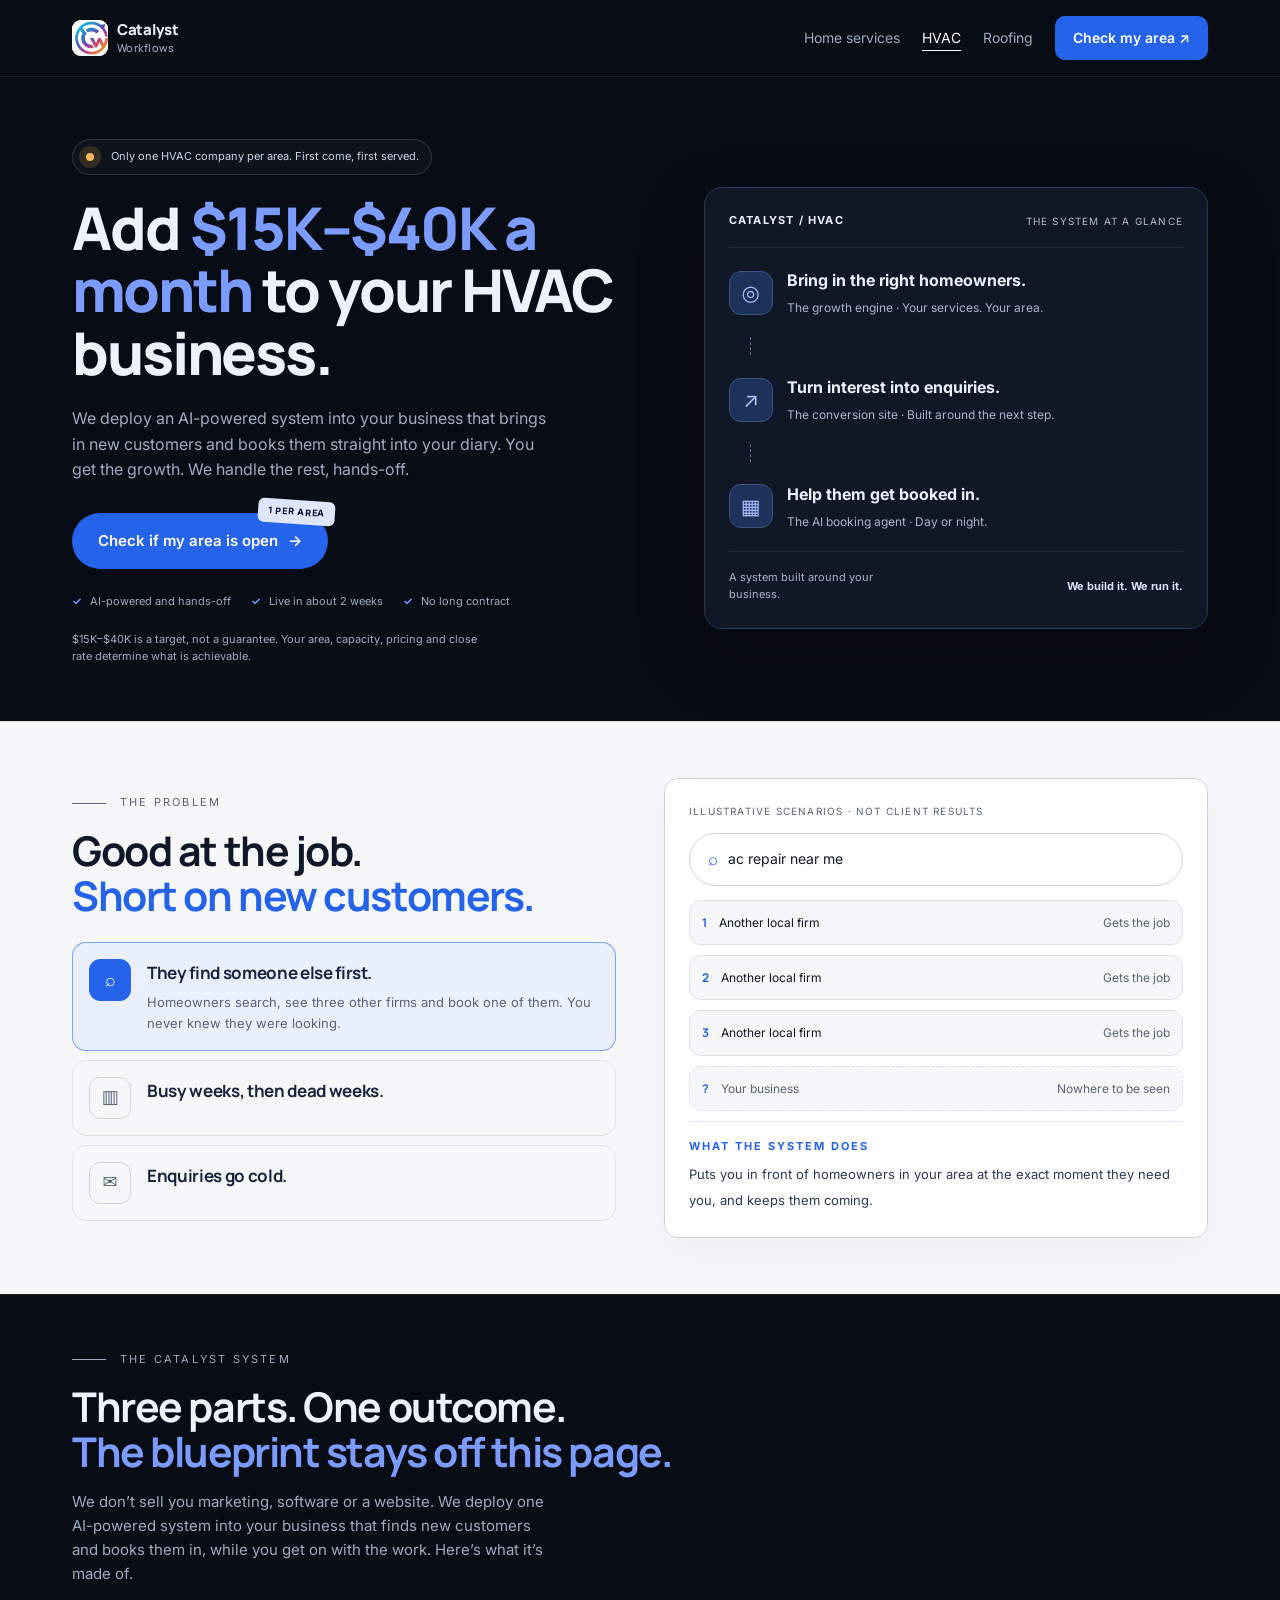
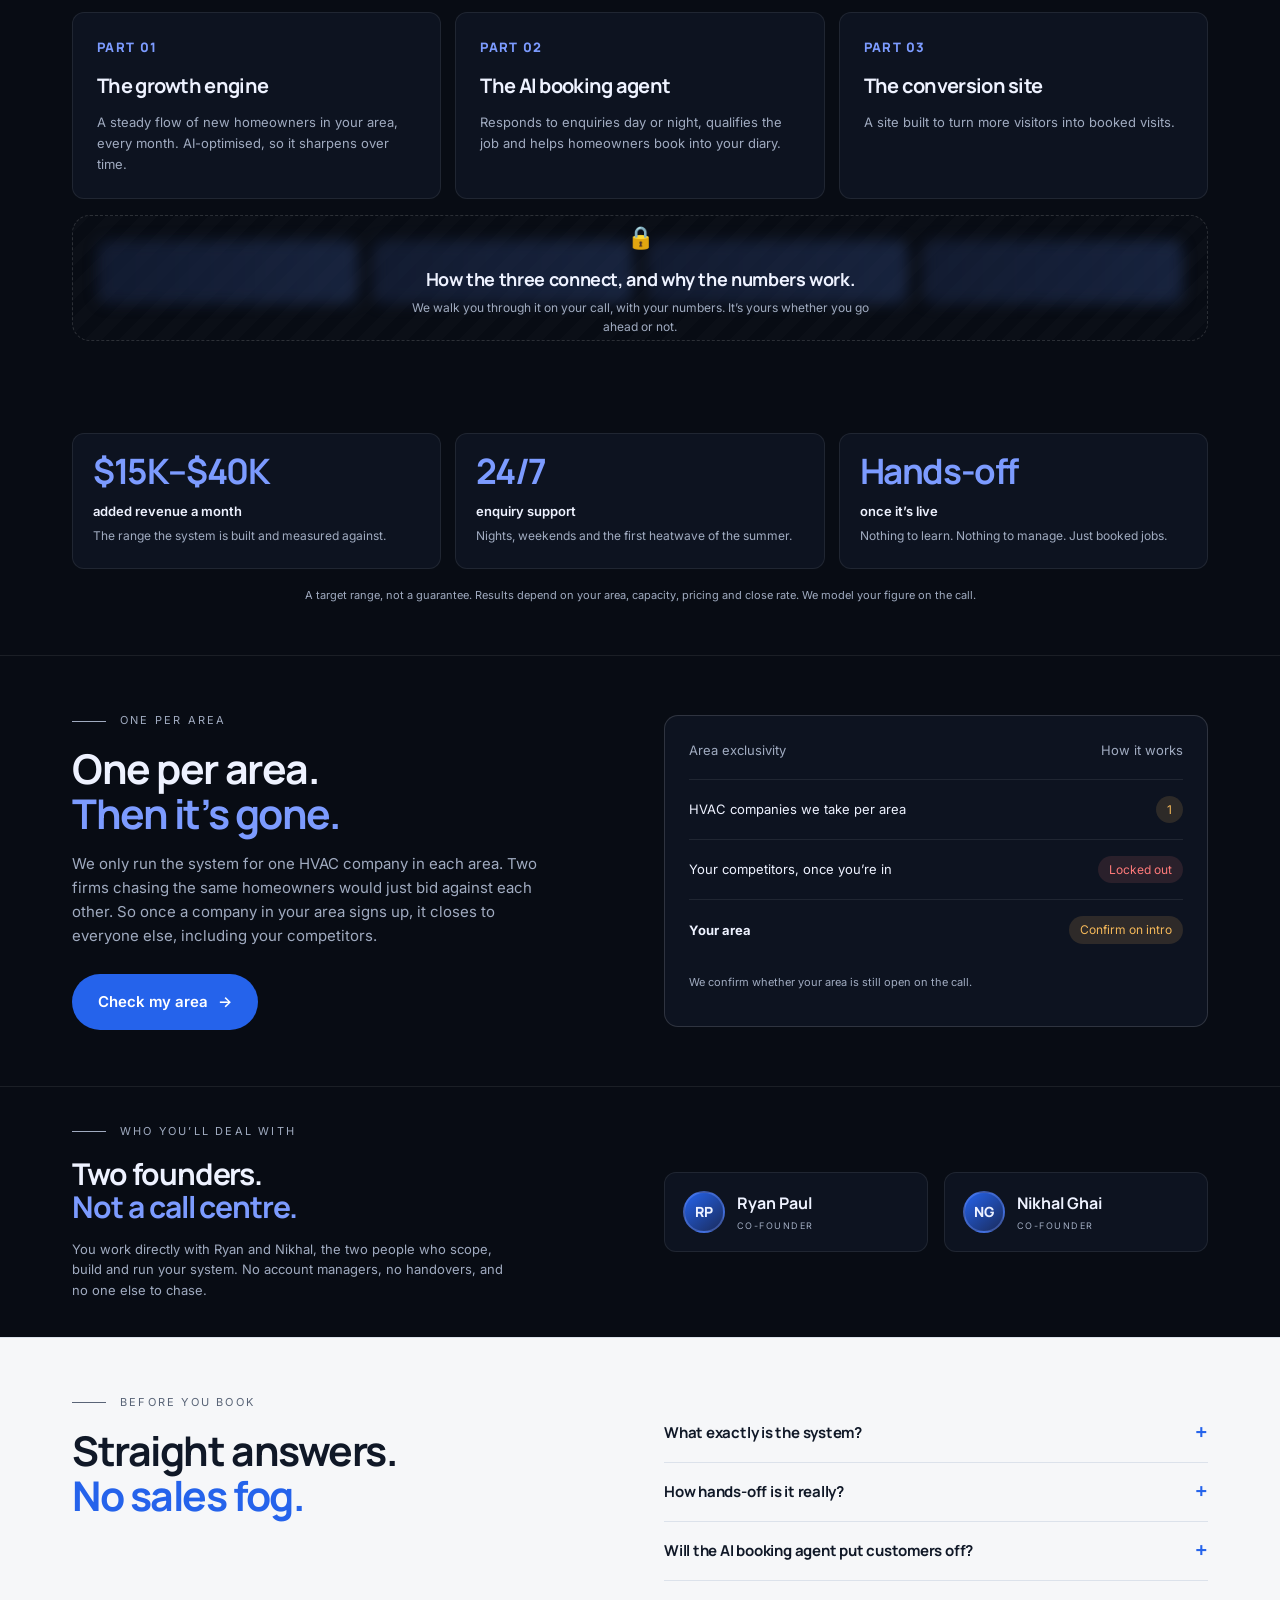
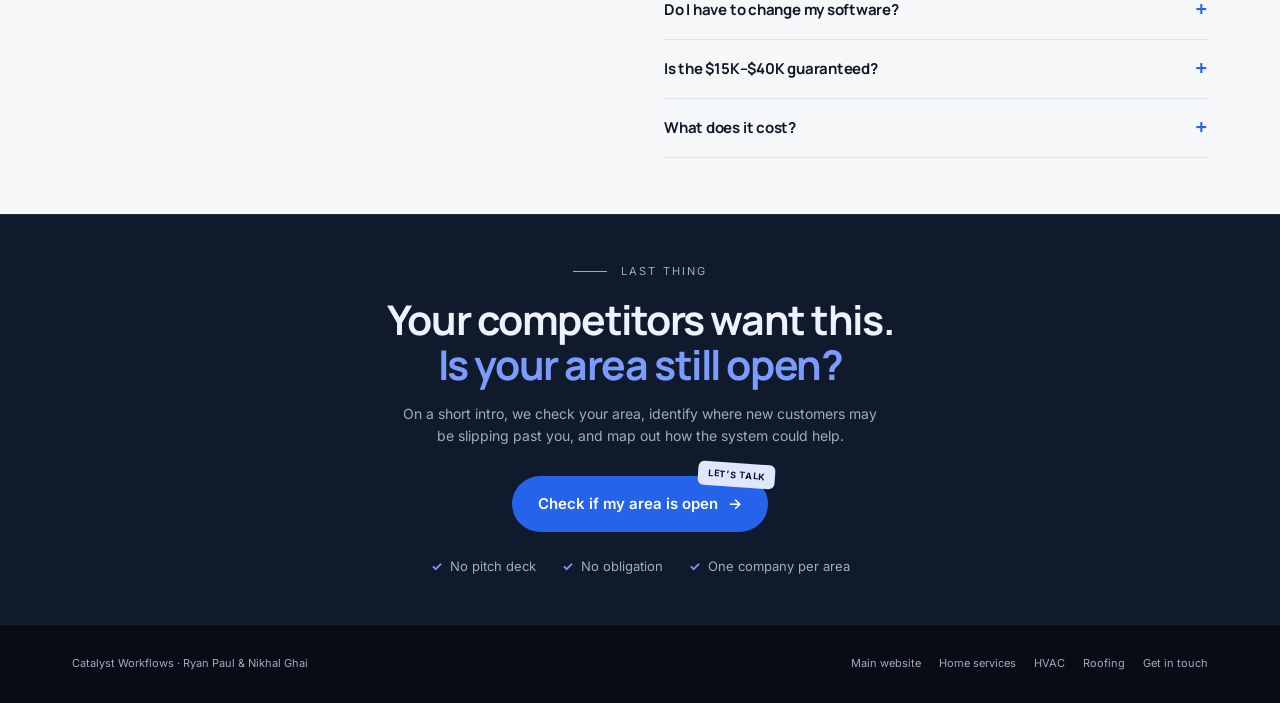
==== commit a6d1c5af: "Tidy trade-page branding with a compact icon and readable wordmark Replace the tightly cropped white" ====
--- a/hvac/index.html
+++ b/hvac/index.html
@@ -77,7 +77,7 @@
 :root{--bg:#080c14;--panel:#0d1320;--blue:#2563eb;--blue2:#1d4ed8;--dim:#a0abc0;--muted:#a0abc0}
 body{font-family:Inter,system-ui,sans-serif}.wrap{max-width:1200px}
 .nav-shell{position:relative;top:0;padding:0;border-bottom:1px solid var(--line)}.nav{max-width:1200px;margin:0 auto;padding:12px 32px;border:0;border-radius:0;min-height:76px;background:var(--bg)}
-.brand{display:block;width:174px;height:48px;overflow:hidden;position:relative;flex-shrink:0;background:#fff;border-radius:8px}.brand img{position:absolute;width:174px;height:174px;left:0;top:-65px}
+.brand{display:flex;align-items:center;gap:9px;width:174px;height:44px;flex-shrink:0;text-decoration:none}.brand-mark{display:block;position:relative;overflow:hidden;width:36px;height:36px;flex:none;background:#fff;border-radius:9px}.brand .brand-mark img{position:absolute;width:152px;height:152px;max-width:none;left:-14px;top:-59px}.brand .brand-wordmark{color:#eef2ff;font-size:15px;font-weight:800;line-height:1.1;letter-spacing:-.02em}.brand .brand-wordmark small{display:block;color:#a0abc0;font-size:11px;font-weight:500;letter-spacing:.025em;margin-top:3px}
 .nav-links a[aria-current=page]{color:#fff;text-decoration:underline;text-underline-offset:7px}
 .hero{padding:62px 0 44px;text-align:left}.hero::before,.hero::after,.fomo::before,.final::before{display:none}
 .hero-layout{display:grid;grid-template-columns:1.13fr 1fr;gap:62px;align-items:center}.hero h1{font-size:clamp(42px,4.6vw,62px);line-height:1.06;max-width:17ch;margin:22px 0}.hero .sub{font-size:16px;max-width:48ch;margin:0 0 30px}
@@ -94,7 +94,7 @@
 @media(max-width:420px){.nav-links{gap:10px}.nav{gap:10px;padding:12px 18px}.brand{width:136px}.brand img{width:144px;height:144px;top:-52px;left:-3px}.hero h1{font-size:42px}.hero .pill{font-size:9px}.stat strong{font-size:21px}.hero .btn-big{width:auto;max-width:100%}.wrap{padding:0 20px}.row{font-size:11px}.row small{font-size:10px}}
 </style></head>
 <body><a class="skip" href="#main">Skip to content</a>
-<div class="nav-shell"><header class="nav"><a class="brand" href="/" aria-label="Catalyst Workflows home"><img src="/logo.png" width="200" height="200" alt="Catalyst Workflows"></a><nav class="nav-links" aria-label="Main navigation"><a href="/home-services/">Home services</a><a href="/hvac/" aria-current="page">HVAC</a><a href="/roofing/">Roofing</a><a class="btn" href="https://calendly.com/ryanpaulkj18/30min">Check my area ↗</a></nav></header></div>
+<div class="nav-shell"><header class="nav"><a class="brand" href="/" aria-label="Catalyst Workflows home"><span class="brand-mark" aria-hidden="true"><img src="/logo.png" width="152" height="152" alt=""></span><span class="brand-wordmark">Catalyst<small>Workflows</small></span></a><nav class="nav-links" aria-label="Main navigation"><a href="/home-services/">Home services</a><a href="/hvac/" aria-current="page">HVAC</a><a href="/roofing/">Roofing</a><a class="btn" href="https://calendly.com/ryanpaulkj18/30min">Check my area ↗</a></nav></header></div>
 <main id="main">
 <section class="hero"><div class="wrap hero-layout"><div>
 <span class="pill"><span class="dot" aria-hidden="true"></span>Only one HVAC company per area. First come, first served.</span>
